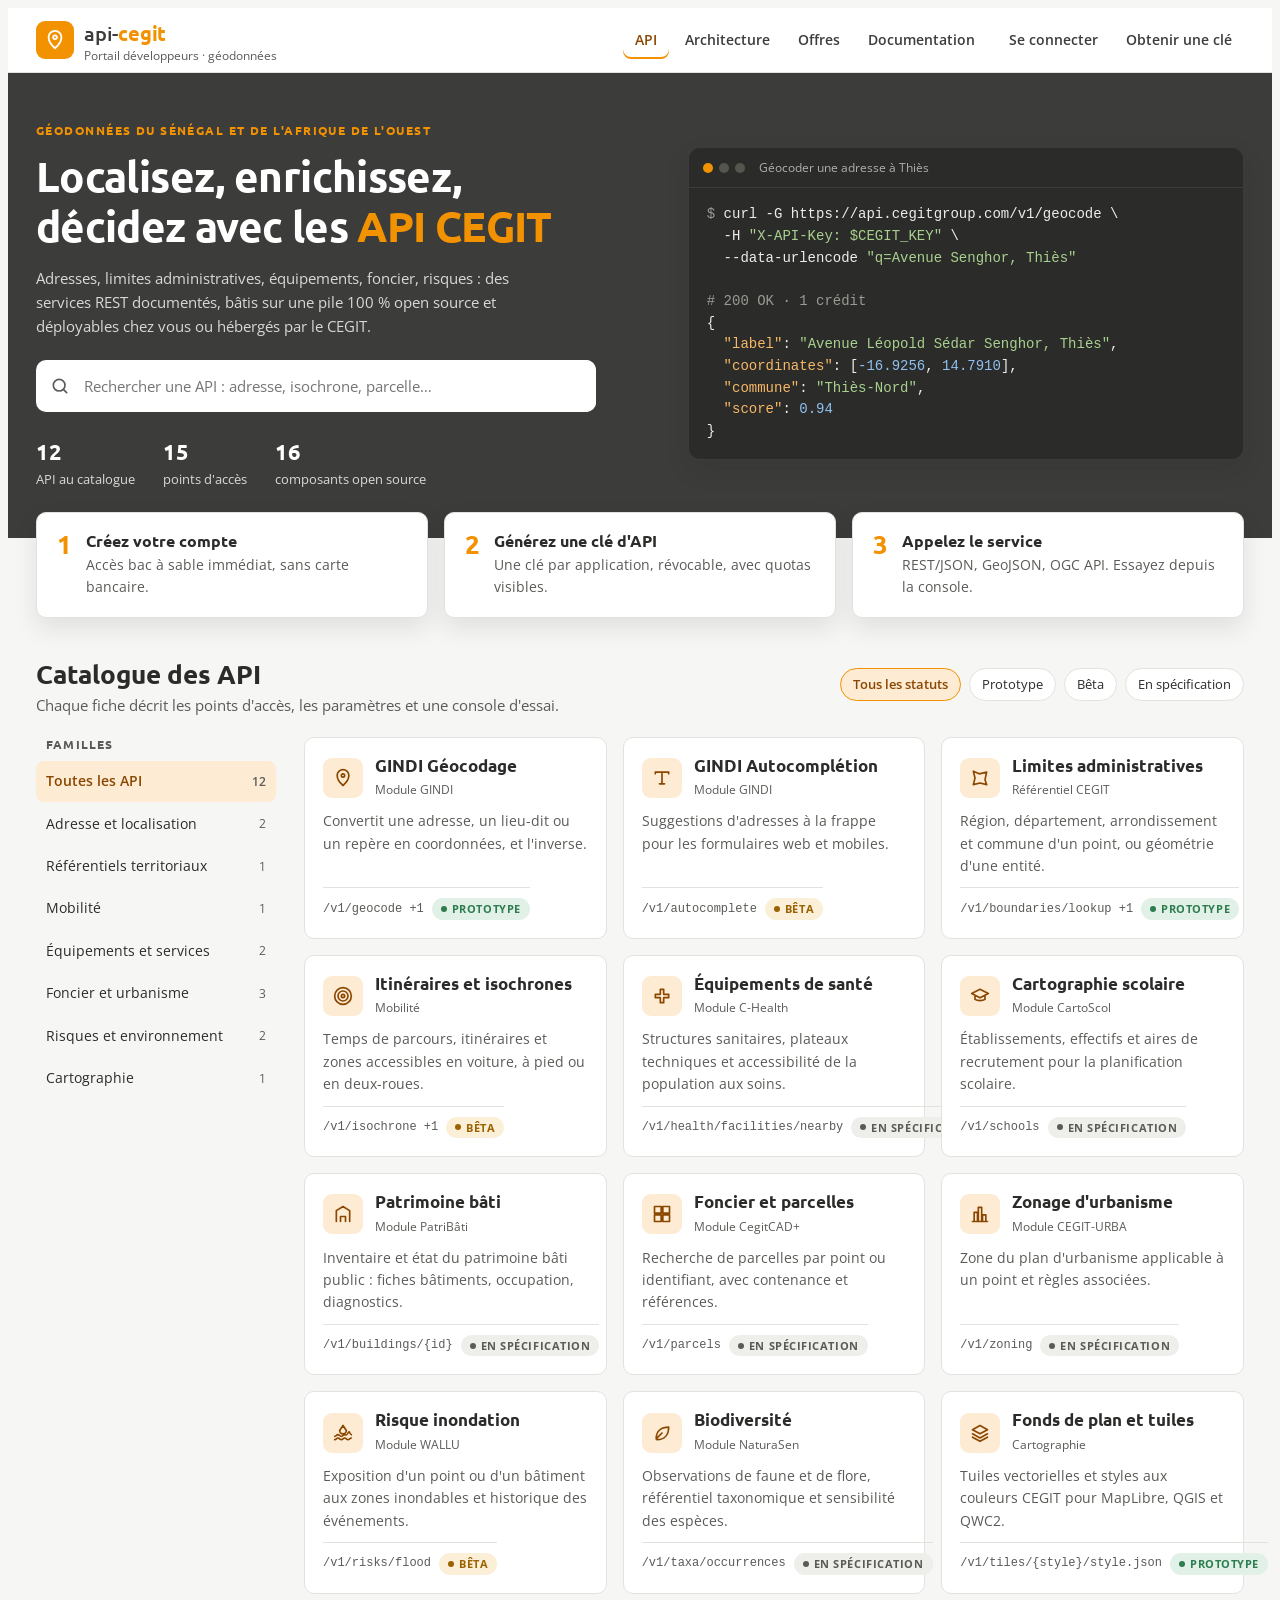
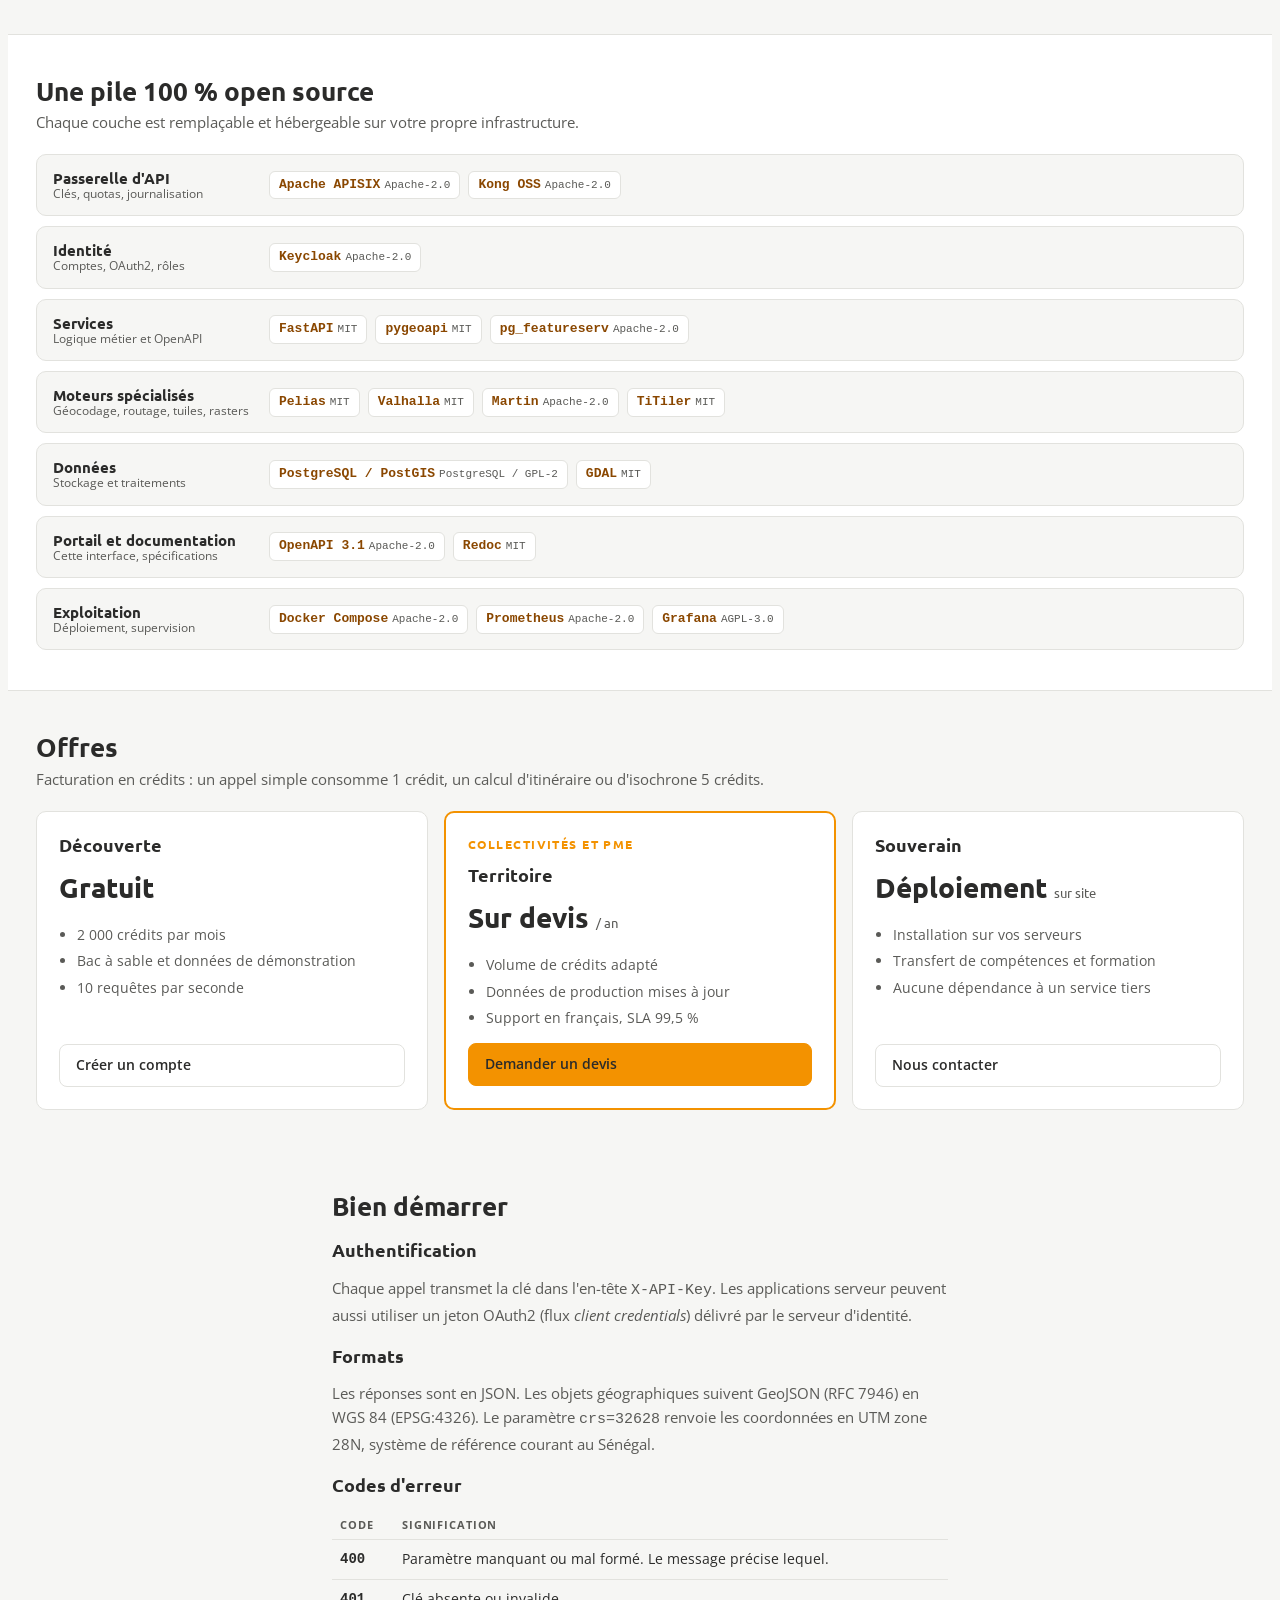
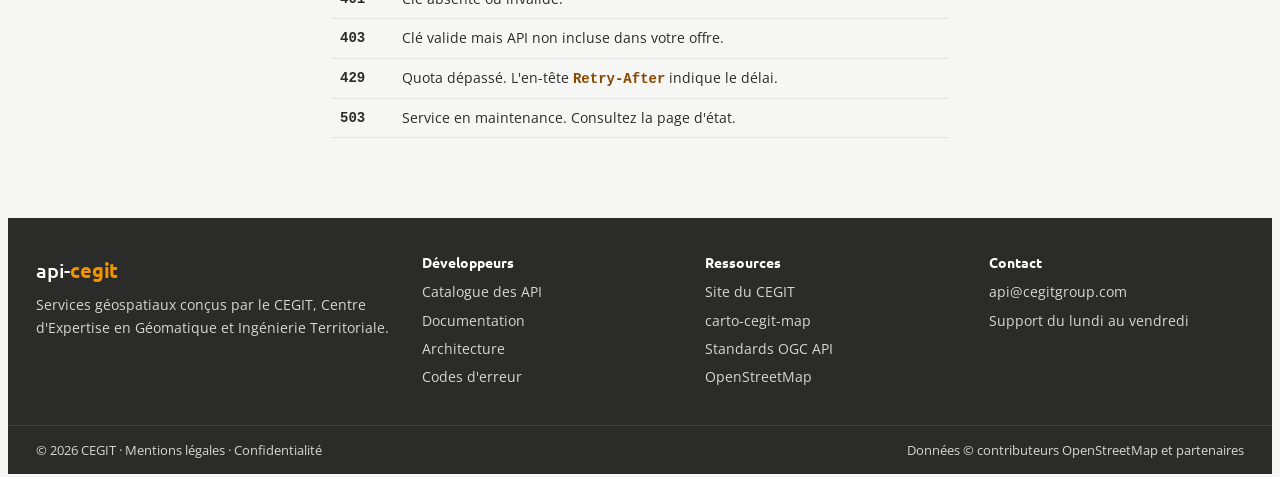
==== portal/index.html @ 3728c0ed "Version initiale du portail et de la documentation Co-Authored-By: Claude Opus 5.5 <noreply@anthropi" ====
<!doctype html>
<html lang="fr">
<head>
<meta charset="utf-8">
<meta name="viewport" content="width=device-width, initial-scale=1, viewport-fit=cover">
<title>Portail API CEGIT</title>
<meta name="claude:viewport-fit-sides" content="cover">
<meta name="description" content="Portail développeurs des API géospatiales du CEGIT : catalogue, documentation, console d'essai.">
<link rel="preconnect" href="https://fonts.googleapis.com">
<link rel="stylesheet" href="https://fonts.googleapis.com/css2?family=Ubuntu:wght@400;500;700&family=Ubuntu+Mono:wght@400;700&family=Open+Sans:wght@400;600;700&display=swap">
<style>
/* Layout : bandeau de marque blanc (comme carto-cegit-map), introduction anthracite avec recherche + appel type,
   catalogue = colonne de familles + grille de fiches API ; fiche API = endpoints à gauche, console d'essai à droite. */
:root{
  /* Charte CEGIT : orange #F39200, anthracite #3C3C3B, Ubuntu / Open Sans (reprise de carto-cegit-map) */
  --bg:#F6F6F4; --surface:#FFFFFF; --soft:#EEEEEB; --line:#E2E2DE;
  --fg:#2B2B2A; --muted:#5A5A57;
  --brand:#3C3C3B; --brand-deep:#2B2B2A; --on-brand:#FFFFFF; --on-brand-muted:#D9D9D6;
  --accent:#F39200; --accent-strong:#D46F00; --accent-soft:#FDEBD3; --accent-ink:#8A4700;
  --head-bg:#FFFFFF; --head-fg:#3C3C3B;
  --code-bg:#2B2B2A; --code-fg:#EDEDEA; --code-key:#F7B866; --code-str:#A9D18E; --code-num:#8FC1F0; --code-dim:#9A9A94;
  --get:#2E7D4F; --get-soft:#E1F1E7; --post:#2563A8; --post-soft:#E1ECF8;
  --ok:#2E7D4F; --warn:#9A6200; --warn-soft:#FBEFD8; --plan:#5A5A57; --plan-soft:#EEEEEB;
  --footer:#2B2B2A; --footer-fg:#D6D6D2;
  --shadow:0 10px 24px rgba(30,30,30,.10);
  --f-display:"Ubuntu",system-ui,sans-serif; --f-body:"Open Sans",system-ui,sans-serif; --f-mono:"Ubuntu Mono",ui-monospace,Consolas,monospace;
  --r:10px;
}
@media (prefers-color-scheme: dark){:root:not([data-theme="light"]){
  --bg:#161615; --surface:#1F1F1E; --soft:#2A2A28; --line:#353533;
  --fg:#EDEDEA; --muted:#B0B0AB;
  --brand:#2A2A28; --brand-deep:#121211; --on-brand:#FFFFFF; --on-brand-muted:#C9C9C5;
  --accent:#F39200; --accent-strong:#F5A33A; --accent-soft:#3A2A18; --accent-ink:#F7B866;
  --head-bg:#1F1F1E; --head-fg:#EDEDEA;
  --code-bg:#121211; --code-fg:#EDEDEA; --code-key:#F7B866; --code-str:#A9D18E; --code-num:#8FC1F0; --code-dim:#8A8A84;
  --get:#7BC79A; --get-soft:#1E3326; --post:#8FC1F0; --post-soft:#1C2C3F;
  --ok:#7BC79A; --warn:#F7B866; --warn-soft:#3A2A18; --plan:#B0B0AB; --plan-soft:#2A2A28;
  --footer:#0F0F0E; --footer-fg:#C9C9C5; --shadow:0 10px 24px rgba(0,0,0,.45); color-scheme:dark}}
:root[data-theme="dark"]{
  --bg:#161615; --surface:#1F1F1E; --soft:#2A2A28; --line:#353533;
  --fg:#EDEDEA; --muted:#B0B0AB;
  --brand:#2A2A28; --brand-deep:#121211; --on-brand:#FFFFFF; --on-brand-muted:#C9C9C5;
  --accent:#F39200; --accent-strong:#F5A33A; --accent-soft:#3A2A18; --accent-ink:#F7B866;
  --head-bg:#1F1F1E; --head-fg:#EDEDEA;
  --code-bg:#121211; --code-fg:#EDEDEA; --code-key:#F7B866; --code-str:#A9D18E; --code-num:#8FC1F0; --code-dim:#8A8A84;
  --get:#7BC79A; --get-soft:#1E3326; --post:#8FC1F0; --post-soft:#1C2C3F;
  --ok:#7BC79A; --warn:#F7B866; --warn-soft:#3A2A18; --plan:#B0B0AB; --plan-soft:#2A2A28;
  --footer:#0F0F0E; --footer-fg:#C9C9C5; --shadow:0 10px 24px rgba(0,0,0,.45); color-scheme:dark}

*{box-sizing:border-box}
body{background:var(--bg);color:var(--fg);font:15px/1.6 var(--f-body)}
a{color:var(--accent-ink)}
h1,h2,h3,h4{font-family:var(--f-display);text-wrap:balance;margin:0;line-height:1.2}
code,pre,.mono{font-family:var(--f-mono)}
button{font:inherit;cursor:pointer}
:focus-visible{outline:3px solid var(--accent);outline-offset:2px}
.wrap{max-width:1240px;margin:0 auto;padding-left:max(16px,env(safe-area-inset-left,0px));padding-right:max(16px,env(safe-area-inset-right,0px))}
.ico{fill:none;stroke:currentColor;stroke-width:2;stroke-linecap:round;stroke-linejoin:round;flex:none}

/* En-tête */
.top{position:sticky;top:env(safe-area-inset-top,0px);z-index:20;background:var(--head-bg);color:var(--head-fg);border-bottom:1px solid var(--line)}
.top .wrap{display:flex;align-items:center;gap:20px;min-height:64px;flex-wrap:wrap;padding-block:8px}
.brand{display:flex;align-items:center;gap:10px;text-decoration:none;color:inherit}
.brand-mark{width:38px;height:38px;border-radius:9px;background:var(--accent);color:#FFFFFF;display:grid;place-items:center}
.brand-name{font-family:var(--f-display);font-size:20px;font-weight:500;letter-spacing:-.01em}
.brand-name b{color:var(--accent);font-weight:700}
.brand-sub{display:block;font-size:12px;color:var(--muted);line-height:1.1}
.nav{display:flex;align-items:center;gap:4px;margin-left:auto;flex-wrap:wrap}
.nav button{background:none;border:0;color:inherit;padding:8px 12px;border-radius:8px;font-weight:600;font-size:14px}
.nav button:hover{background:var(--soft)}
.nav button[aria-current="page"]{color:var(--accent-ink);box-shadow:inset 0 -2px 0 var(--accent)}
.btn{display:inline-flex;align-items:center;gap:8px;border-radius:8px;padding:9px 16px;font-weight:600;font-size:14px;border:1px solid transparent;text-decoration:none}
.btn-primary{background:var(--accent);color:#2B2B2A;border-color:var(--accent)}
.btn-primary:hover{background:var(--accent-strong);border-color:var(--accent-strong)}
.btn-ghost{background:transparent;color:inherit;border-color:var(--line)}
.btn-ghost:hover{border-color:var(--accent)}

/* Introduction */
.intro{background:var(--brand);color:var(--on-brand)}
.intro .wrap{display:grid;grid-template-columns:minmax(0,1.1fr) minmax(0,1fr);gap:40px;padding-block:44px 48px;align-items:center}
.eyebrow{font-family:var(--f-display);font-size:12px;text-transform:uppercase;letter-spacing:.12em;color:var(--accent);font-weight:700}
.intro h1{font-size:clamp(28px,4vw,42px);font-weight:700;margin:10px 0 14px;letter-spacing:-.015em}
.intro h1 em{font-style:normal;color:var(--accent)}
.intro p{color:var(--on-brand-muted);max-width:56ch;margin:0 0 22px}
.search{display:flex;background:#FFFFFF;border-radius:10px;overflow:hidden;max-width:560px}
.search svg{margin:0 4px 0 14px;align-self:center;color:#5A5A57}
.search input{flex:1;min-width:0;border:0;padding:14px 10px;font:inherit;color:#2B2B2A;background:#FFFFFF}
.search input:focus{outline:none}
.search:focus-within{outline:3px solid var(--accent)}
.intro-stats{display:flex;gap:28px;margin-top:22px;flex-wrap:wrap;font-size:13px;color:var(--on-brand-muted)}
.intro-stats b{display:block;font-family:var(--f-display);font-size:22px;color:var(--on-brand)}
.term{background:var(--brand-deep);border-radius:12px;border:1px solid rgba(255,255,255,.08);box-shadow:var(--shadow);min-width:0}
.term-bar{display:flex;align-items:center;gap:6px;padding:10px 14px;border-bottom:1px solid rgba(255,255,255,.08);font-size:12px;color:#B0B0AB}
.term-bar i{width:10px;height:10px;border-radius:50%;background:#55554F;display:inline-block}
.term-bar i:first-child{background:var(--accent)}
.term-bar span{margin-left:8px}
.term pre{margin:0;padding:16px 18px;overflow-x:auto;font-size:14px;line-height:1.55;color:#EDEDEA}

/* Bandeau démarrage */
.steps{display:grid;grid-template-columns:repeat(3,minmax(0,1fr));gap:16px;margin:-26px 0 0;position:relative}
.step{background:var(--surface);border:1px solid var(--line);border-radius:var(--r);padding:18px 20px;box-shadow:var(--shadow);display:flex;gap:14px}
.step-n{font-family:var(--f-display);font-weight:700;color:var(--accent);font-size:26px;line-height:1}
.step h3{font-size:16px;margin-bottom:4px}
.step p{margin:0;font-size:14px;color:var(--muted)}

/* Catalogue */
.section{padding-block:40px}
.sec-head{display:flex;align-items:end;justify-content:space-between;gap:16px;flex-wrap:wrap;margin-bottom:20px}
.sec-head h2{font-size:26px}
.sec-head p{margin:4px 0 0;color:var(--muted)}
.catalog{display:grid;grid-template-columns:240px minmax(0,1fr);gap:28px;align-items:start}
.fams{position:sticky;top:calc(env(safe-area-inset-top,0px) + 84px);display:flex;flex-direction:column;gap:2px}
.fams h3{font-size:12px;text-transform:uppercase;letter-spacing:.1em;color:var(--muted);margin:0 0 8px 10px}
.fam{display:flex;justify-content:space-between;align-items:center;gap:8px;text-align:left;background:none;border:0;color:var(--fg);padding:9px 10px;border-radius:8px;font-size:14px}
.fam:hover{background:var(--soft)}
.fam[aria-pressed="true"]{background:var(--accent-soft);color:var(--accent-ink);font-weight:600}
.fam small{font-variant-numeric:tabular-nums;color:var(--muted);font-size:12px}
.filters{display:flex;gap:8px;flex-wrap:wrap;margin-bottom:16px}
.chip{border:1px solid var(--line);background:var(--surface);color:var(--fg);border-radius:999px;padding:5px 12px;font-size:13px}
.chip[aria-pressed="true"]{border-color:var(--accent);background:var(--accent-soft);color:var(--accent-ink);font-weight:600}
.grid{display:grid;grid-template-columns:repeat(auto-fill,minmax(270px,1fr));gap:16px}
.card{background:var(--surface);border:1px solid var(--line);border-radius:var(--r);padding:18px;display:flex;flex-direction:column;gap:10px;text-align:left;color:inherit;transition:border-color .15s,transform .15s}
.card:hover{border-color:var(--accent);transform:translateY(-2px)}
.card-top{display:flex;align-items:center;gap:12px}
.card-ico{width:40px;height:40px;border-radius:9px;background:var(--accent-soft);color:var(--accent-ink);display:grid;place-items:center}
.card h3{font-size:17px}
.card .mod{font-size:12px;color:var(--muted)}
.card p{margin:0;font-size:14px;color:var(--muted);flex:1}
.card-foot{display:flex;justify-content:space-between;align-items:center;gap:8px;border-top:1px solid var(--line);padding-top:10px;font-size:12px}
.card-foot code{color:var(--muted);overflow:hidden;text-overflow:ellipsis;white-space:nowrap;min-width:0}
.pill{display:inline-flex;align-items:center;gap:5px;border-radius:999px;padding:2px 9px;font-size:11px;font-weight:700;text-transform:uppercase;letter-spacing:.05em;white-space:nowrap}
.pill::before{content:"";width:6px;height:6px;border-radius:50%;background:currentColor}
.st-beta{background:var(--warn-soft);color:var(--warn)}
.st-spec{background:var(--plan-soft);color:var(--plan)}
.st-proto{background:var(--get-soft);color:var(--ok)}
.empty{padding:30px;border:1px dashed var(--line);border-radius:var(--r);color:var(--muted);text-align:center}

/* Stack */
.stack{background:var(--surface);border-top:1px solid var(--line);border-bottom:1px solid var(--line)}
.layers{display:grid;gap:10px}
.layer{display:grid;grid-template-columns:200px minmax(0,1fr);gap:16px;align-items:center;padding:14px 16px;border:1px solid var(--line);border-radius:var(--r);background:var(--bg)}
.layer h4{font-size:15px}
.layer h4 small{display:block;font-family:var(--f-body);font-weight:400;color:var(--muted);font-size:12px}
.tools{display:flex;gap:8px;flex-wrap:wrap}
.tool{font-family:var(--f-mono);font-size:13px;background:var(--surface);border:1px solid var(--line);border-radius:6px;padding:3px 9px}
.tool b{color:var(--accent-ink);font-weight:700}
.licence{font-size:11px;color:var(--muted);margin-left:4px}

/* Offres */
.plans{display:grid;grid-template-columns:repeat(3,minmax(0,1fr));gap:16px}
.plan{background:var(--surface);border:1px solid var(--line);border-radius:var(--r);padding:22px;display:flex;flex-direction:column;gap:10px}
.plan.feat{border:2px solid var(--accent)}
.plan h3{font-size:18px}
.plan .price{font-family:var(--f-display);font-size:28px;font-weight:700}
.plan .price small{font-size:13px;font-weight:400;color:var(--muted)}
.plan ul{margin:0;padding-left:18px;color:var(--muted);font-size:14px;flex:1}
.plan li{margin:4px 0}

/* Fiche API */
.crumb{display:flex;align-items:center;gap:8px;font-size:13px;color:var(--muted);margin-bottom:14px;flex-wrap:wrap}
.crumb button{background:none;border:0;padding:0;color:var(--accent-ink);font-weight:600}
.api-head{display:flex;gap:18px;align-items:flex-start;flex-wrap:wrap;margin-bottom:22px}
.api-head .card-ico{width:56px;height:56px;border-radius:12px}
.api-head h1{font-size:30px}
.api-head p{margin:6px 0 0;color:var(--muted);max-width:70ch}
.meta{display:flex;gap:8px;flex-wrap:wrap;margin-top:10px;align-items:center}
.tabs{display:flex;gap:4px;border-bottom:1px solid var(--line);margin-bottom:22px;overflow-x:auto}
.tabs button{background:none;border:0;padding:10px 14px;color:var(--muted);font-weight:600;white-space:nowrap;border-bottom:2px solid transparent;margin-bottom:-1px}
.tabs button[aria-selected="true"]{color:var(--fg);border-bottom-color:var(--accent)}
.api-body{display:grid;grid-template-columns:260px minmax(0,1fr);gap:24px;align-items:start}
.eps{display:flex;flex-direction:column;gap:4px}
.ep{display:flex;align-items:center;gap:8px;background:none;border:1px solid transparent;border-radius:8px;padding:8px 10px;text-align:left;color:var(--fg);font-size:13px;min-width:0}
.ep:hover{background:var(--soft)}
.ep[aria-pressed="true"]{background:var(--surface);border-color:var(--line);box-shadow:var(--shadow)}
.ep code{overflow:hidden;text-overflow:ellipsis;white-space:nowrap;min-width:0}
.m{font-family:var(--f-mono);font-size:11px;font-weight:700;border-radius:4px;padding:1px 6px;flex:none}
.m-GET{background:var(--get-soft);color:var(--get)}
.m-POST{background:var(--post-soft);color:var(--post)}
.panel{display:grid;grid-template-columns:minmax(0,1fr) minmax(0,1fr);gap:20px}
.box{background:var(--surface);border:1px solid var(--line);border-radius:var(--r);padding:20px;min-width:0}
.box h3{font-size:18px;margin-bottom:6px}
.url{display:flex;gap:8px;align-items:center;font-family:var(--f-mono);font-size:14px;background:var(--soft);border-radius:8px;padding:8px 10px;overflow-x:auto;white-space:nowrap}
.tbl-wrap{overflow-x:auto;margin-top:14px}
table{border-collapse:collapse;width:100%;font-size:14px}
th{text-align:left;font-size:11px;text-transform:uppercase;letter-spacing:.08em;color:var(--muted);padding:6px 8px;border-bottom:1px solid var(--line)}
td{padding:8px;border-bottom:1px solid var(--line);vertical-align:top}
td code{font-size:14px;color:var(--accent-ink);font-weight:700}
td .req{font-size:11px;color:var(--warn);font-weight:700;margin-left:4px}
.field{display:flex;flex-direction:column;gap:4px;margin-bottom:10px}
.field label{font-size:12px;font-weight:600;color:var(--muted)}
.field input,.field select{font:14px var(--f-mono);padding:8px 10px;border:1px solid var(--line);border-radius:8px;background:var(--bg);color:var(--fg);width:100%}
.code-tabs{display:flex;gap:4px;margin:14px 0 0}
.code-tabs button{background:var(--soft);border:0;border-radius:6px 6px 0 0;padding:6px 12px;font-size:13px;color:var(--muted)}
.code-tabs button[aria-selected="true"]{background:var(--code-bg);color:var(--code-fg)}
.code{position:relative;background:var(--code-bg);color:var(--code-fg);border-radius:0 8px 8px 8px;min-width:0}
.code pre{margin:0;padding:14px 16px;overflow:auto;max-height:340px;font-size:13.5px;line-height:1.5}
.code .copy{position:absolute;top:8px;right:8px;background:rgba(255,255,255,.08);color:var(--code-fg);border:0;border-radius:6px;padding:4px 9px;font-size:12px}
.k{color:var(--code-key)} .s{color:var(--code-str)} .n{color:var(--code-num)} .d{color:var(--code-dim)}
.resp-head{display:flex;justify-content:space-between;align-items:center;gap:8px;margin:14px 0 6px;font-size:13px;flex-wrap:wrap}
.status{font-family:var(--f-mono);font-weight:700;color:var(--ok)}
.sim{font-size:12px;color:var(--muted)}
.doc{max-width:72ch}
.doc h3{font-size:18px;margin:18px 0 6px}
.doc p,.doc li{color:var(--muted)}
.errs td:first-child{font-family:var(--f-mono);font-weight:700}

/* Pied de page */
.foot{background:var(--footer);color:var(--footer-fg);margin-top:40px}
.foot .wrap{display:grid;grid-template-columns:1.4fr 1fr 1fr 1fr;gap:28px;padding-block:36px}
.foot h2{font-size:14px;color:#FFFFFF;margin-bottom:10px}
.foot ul{list-style:none;margin:0;padding:0;font-size:14px;display:grid;gap:6px}
.foot a{color:var(--footer-fg);text-decoration:none}
.foot a:hover{color:var(--accent)}
.foot p{font-size:14px;margin:8px 0 0}
.foot-bottom{border-top:1px solid rgba(255,255,255,.1)}
.foot-bottom .wrap{display:flex;justify-content:space-between;gap:12px;flex-wrap:wrap;padding-block:14px;font-size:13px}

.toast{position:fixed;left:50%;bottom:calc(20px + env(safe-area-inset-bottom,0px));transform:translateX(-50%);background:var(--brand-deep);color:#FFFFFF;padding:10px 16px;border-radius:8px;font-size:14px;box-shadow:var(--shadow);z-index:50}

@media (max-width:960px){
  .intro .wrap{grid-template-columns:1fr}
  .catalog,.api-body{grid-template-columns:1fr}
  .fams{position:static;flex-direction:row;flex-wrap:wrap}
  .fams h3{display:none}
  .fam{border:1px solid var(--line)}
  .eps{flex-direction:row;overflow-x:auto}
  .ep{flex:none}
  .panel{grid-template-columns:1fr}
  .plans,.steps{grid-template-columns:1fr}
  .foot .wrap{grid-template-columns:1fr 1fr}
  .layer{grid-template-columns:1fr}
}
@media (max-width:560px){ .foot .wrap{grid-template-columns:1fr} .nav{margin-left:0} }
@media (prefers-reduced-motion:reduce){ .card{transition:none} .card:hover{transform:none} }
</style>
</head>
<body>
<header class="top">
  <div class="wrap">
    <a class="brand" href="#catalogue" id="home">
      <span class="brand-mark"><svg viewBox="0 0 24 24" width="22" height="22" class="ico" aria-hidden="true"><path d="M12 21s7-6 7-12a7 7 0 0 0-14 0c0 6 7 12 7 12zM12 11a2 2 0 1 0 0-4 2 2 0 0 0 0 4z"/></svg></span>
      <span><span class="brand-name">api-<b>cegit</b></span><span class="brand-sub">Portail développeurs · géodonnées</span></span>
    </a>
    <nav class="nav" aria-label="Navigation principale">
      <button type="button" data-go="catalogue" aria-current="page">API</button>
      <button type="button" data-go="stack">Architecture</button>
      <button type="button" data-go="offres">Offres</button>
      <button type="button" data-go="aide">Documentation</button>
      <button type="button" class="btn btn-ghost" id="btn-login" style="margin-left:6px">Se connecter</button>
      <button type="button" class="btn btn-primary" id="btn-key">Obtenir une clé</button>
    </nav>
  </div>
</header>

<main id="view-home">
  <section class="intro">
    <div class="wrap">
      <div>
        <span class="eyebrow">Géodonnées du Sénégal et de l'Afrique de l'Ouest</span>
        <h1>Localisez, enrichissez, décidez avec les <em>API&nbsp;CEGIT</em></h1>
        <p>Adresses, limites administratives, équipements, foncier, risques : des services REST documentés, bâtis sur une pile 100&nbsp;% open source et déployables chez vous ou hébergés par le CEGIT.</p>
        <form class="search" id="search-form" role="search">
          <svg viewBox="0 0 24 24" width="20" height="20" class="ico" aria-hidden="true"><path d="M11 18a7 7 0 1 0 0-14 7 7 0 0 0 0 14zM20 20l-4-4"/></svg>
          <input id="q" type="search" placeholder="Rechercher une API : adresse, isochrone, parcelle…" aria-label="Rechercher une API">
        </form>
        <div class="intro-stats" id="stats"></div>
      </div>
      <div class="term" aria-label="Exemple d'appel">
        <div class="term-bar"><i></i><i></i><i></i><span>Géocoder une adresse à Thiès</span></div>
        <pre id="hero-code"></pre>
      </div>
    </div>
  </section>

  <div class="wrap">
    <div class="steps">
      <div class="step"><span class="step-n">1</span><div><h3>Créez votre compte</h3><p>Accès bac à sable immédiat, sans carte bancaire.</p></div></div>
      <div class="step"><span class="step-n">2</span><div><h3>Générez une clé d'API</h3><p>Une clé par application, révocable, avec quotas visibles.</p></div></div>
      <div class="step"><span class="step-n">3</span><div><h3>Appelez le service</h3><p>REST/JSON, GeoJSON, OGC API. Essayez depuis la console.</p></div></div>
    </div>
  </div>

  <section class="section" id="catalogue">
    <div class="wrap">
      <div class="sec-head">
        <div><h2>Catalogue des API</h2><p>Chaque fiche décrit les points d'accès, les paramètres et une console d'essai.</p></div>
        <div class="filters" id="status-filters" aria-label="Filtrer par statut"></div>
      </div>
      <div class="catalog">
        <aside class="fams" id="fams" aria-label="Familles d'API"></aside>
        <div><div class="grid" id="grid"></div></div>
      </div>
    </div>
  </section>

  <section class="section stack" id="stack">
    <div class="wrap">
      <div class="sec-head"><div><h2>Une pile 100&nbsp;% open source</h2><p>Chaque couche est remplaçable et hébergeable sur votre propre infrastructure.</p></div></div>
      <div class="layers" id="layers"></div>
    </div>
  </section>

  <section class="section" id="offres">
    <div class="wrap">
      <div class="sec-head"><div><h2>Offres</h2><p>Facturation en crédits : un appel simple consomme 1 crédit, un calcul d'itinéraire ou d'isochrone 5 crédits.</p></div></div>
      <div class="plans">
        <div class="plan"><h3>Découverte</h3><div class="price">Gratuit</div><ul><li>2 000 crédits par mois</li><li>Bac à sable et données de démonstration</li><li>10 requêtes par seconde</li></ul><button class="btn btn-ghost" type="button" data-key>Créer un compte</button></div>
        <div class="plan feat"><span class="eyebrow">Collectivités et PME</span><h3>Territoire</h3><div class="price">Sur devis <small>/ an</small></div><ul><li>Volume de crédits adapté</li><li>Données de production mises à jour</li><li>Support en français, SLA 99,5&nbsp;%</li></ul><button class="btn btn-primary" type="button" data-contact>Demander un devis</button></div>
        <div class="plan"><h3>Souverain</h3><div class="price">Déploiement <small>sur site</small></div><ul><li>Installation sur vos serveurs</li><li>Transfert de compétences et formation</li><li>Aucune dépendance à un service tiers</li></ul><button class="btn btn-ghost" type="button" data-contact>Nous contacter</button></div>
      </div>
    </div>
  </section>

  <section class="section" id="aide">
    <div class="wrap doc">
      <h2 style="font-size:26px">Bien démarrer</h2>
      <h3>Authentification</h3>
      <p>Chaque appel transmet la clé dans l'en-tête <code>X-API-Key</code>. Les applications serveur peuvent aussi utiliser un jeton OAuth2 (flux <i>client credentials</i>) délivré par le serveur d'identité.</p>
      <h3>Formats</h3>
      <p>Les réponses sont en JSON. Les objets géographiques suivent GeoJSON (RFC 7946) en WGS&nbsp;84 (EPSG:4326). Le paramètre <code>crs=32628</code> renvoie les coordonnées en UTM zone 28N, système de référence courant au Sénégal.</p>
      <h3>Codes d'erreur</h3>
      <div class="tbl-wrap"><table class="errs"><thead><tr><th>Code</th><th>Signification</th></tr></thead><tbody>
        <tr><td>400</td><td>Paramètre manquant ou mal formé. Le message précise lequel.</td></tr>
        <tr><td>401</td><td>Clé absente ou invalide.</td></tr>
        <tr><td>403</td><td>Clé valide mais API non incluse dans votre offre.</td></tr>
        <tr><td>429</td><td>Quota dépassé. L'en-tête <code>Retry-After</code> indique le délai.</td></tr>
        <tr><td>503</td><td>Service en maintenance. Consultez la page d'état.</td></tr>
      </tbody></table></div>
    </div>
  </section>
</main>

<main id="view-api" hidden>
  <div class="wrap section" id="api-root"></div>
</main>

<footer class="foot">
  <div class="wrap">
    <div>
      <span class="brand-name" style="color:#FFFFFF">api-<b>cegit</b></span>
      <p>Services géospatiaux conçus par le CEGIT, Centre d'Expertise en Géomatique et Ingénierie Territoriale.</p>
    </div>
    <nav aria-label="Développeurs"><h2>Développeurs</h2><ul><li><a href="#catalogue" data-go="catalogue">Catalogue des API</a></li><li><a href="#aide" data-go="aide">Documentation</a></li><li><a href="#stack" data-go="stack">Architecture</a></li><li><a href="#aide" data-go="aide">Codes d'erreur</a></li></ul></nav>
    <nav aria-label="Ressources"><h2>Ressources</h2><ul><li><a href="https://cegitgroup.com/fr" target="_blank" rel="noopener">Site du CEGIT</a></li><li><a href="https://eos866.github.io/carto-cegit-map/" target="_blank" rel="noopener">carto-cegit-map</a></li><li><a href="https://ogcapi.ogc.org/" target="_blank" rel="noopener">Standards OGC API</a></li><li><a href="https://www.openstreetmap.org" target="_blank" rel="noopener">OpenStreetMap</a></li></ul></nav>
    <div><h2>Contact</h2><ul><li>api@cegitgroup.com</li><li>Support du lundi au vendredi</li></ul></div>
  </div>
  <div class="foot-bottom"><div class="wrap"><span>© 2026 CEGIT · Mentions légales · Confidentialité</span><span>Données © contributeurs OpenStreetMap et partenaires</span></div></div>
</footer>

<div class="toast" id="toast" hidden></div>

<script>
const I = {
  pin:"M12 21s7-6 7-12a7 7 0 0 0-14 0c0 6 7 12 7 12zM12 11a2 2 0 1 0 0-4 2 2 0 0 0 0 4z",
  type:"M4 7V5h16v2M9 19h6M12 5v14",
  shape:"M4 4l7 3 9-2-2 9 2 6-8-2-8 2 2-8z",
  route:"M6 19a2 2 0 1 0 0-4 2 2 0 0 0 0 4zM18 9a2 2 0 1 0 0-4 2 2 0 0 0 0 4zM6 15V9a3 3 0 0 1 3-3h7M18 9v6a3 3 0 0 1-3 3H8",
  iso:"M12 12m-2 0a2 2 0 1 0 4 0a2 2 0 1 0-4 0M12 12m-6 0a6 6 0 1 0 12 0a6 6 0 1 0-12 0M12 12m-10 0a10 10 0 1 0 20 0a10 10 0 1 0-20 0",
  health:"M10 4h4v6h6v4h-6v6h-4v-6H4v-4h6z",
  school:"M2 9l10-5 10 5-10 5zM6 11v5c3 2 9 2 12 0v-5",
  build:"M4 21V8l8-5 8 5v13M9 21v-6h6v6",
  parcel:"M3 3h8v8H3zM13 3h8v8h-8zM3 13h8v8H3zM13 13h8v8h-8z",
  urba:"M3 21h18M5 21V10h4v11M10 21V4h4v17M15 21v-8h4v8",
  flood:"M2 16c2 0 2-2 4-2s2 2 4 2 2-2 4-2 2 2 4-2 2 2 4 2M2 20c2 0 2-2 4-2s2 2 4 2 2-2 4-2 2 2 4 2 2-2 4-2M12 3l4 6a4 4 0 1 1-8 0z",
  leaf:"M5 19c0-9 6-14 15-14 0 9-5 15-14 15M5 19l7-7",
  tiles:"M12 3l9 5-9 5-9-5zM3 13l9 5 9-5M3 17l9 5 9-5"
};
const svg=(d,s=20)=>`<svg viewBox="0 0 24 24" width="${s}" height="${s}" class="ico" aria-hidden="true"><path d="${d}"/></svg>`;
const STATUS={proto:["Prototype","st-proto"],beta:["Bêta","st-beta"],spec:["En spécification","st-spec"]};
const FAMS=["Adresse et localisation","Référentiels territoriaux","Mobilité","Équipements et services","Foncier et urbanisme","Risques et environnement","Cartographie"];

/* Catalogue proposé : à remplacer par les descriptions fonctionnelles de chaque API. */
const APIS=[
 {id:"gindi-geocodage",name:"GINDI Géocodage",mod:"Module GINDI",fam:0,ico:"pin",st:"proto",
  desc:"Convertit une adresse, un lieu-dit ou un repère en coordonnées, et l'inverse.",
  stack:["Pelias","PostGIS","FastAPI"],
  eps:[
   {m:"GET",p:"/v1/geocode",t:"Géocoder une adresse",d:"Renvoie les candidats classés par score de confiance.",
    q:[["q","texte","Adresse ou nom de lieu",true,"Avenue Léopold Sédar Senghor, Thiès"],["country","code ISO","Pays de recherche","","SN"],["limit","entier","Nombre de résultats (1 à 20)","","3"]],
    r:p=>({type:"FeatureCollection",query:p.q,features:[{type:"Feature",geometry:{type:"Point",coordinates:[-16.9256,14.7910]},properties:{label:"Avenue Léopold Sédar Senghor, Thiès",commune:"Thiès-Nord",departement:"Thiès",region:"Thiès",precision:"rue",score:0.94,gindi_code:"TH-N-0412"}}]})},
   {m:"GET",p:"/v1/reverse",t:"Géocodage inverse",d:"Renvoie l'adresse la plus proche d'un point.",
    q:[["lat","décimal","Latitude WGS 84",true,"14.7910"],["lon","décimal","Longitude WGS 84",true,"-16.9256"]],
    r:p=>({type:"Feature",geometry:{type:"Point",coordinates:[+p.lon,+p.lat]},properties:{label:"Avenue Léopold Sédar Senghor, Thiès",distance_m:18,commune:"Thiès-Nord",gindi_code:"TH-N-0412"}})}
  ]},
 {id:"gindi-autocompletion",name:"GINDI Autocomplétion",mod:"Module GINDI",fam:0,ico:"type",st:"beta",
  desc:"Suggestions d'adresses à la frappe pour les formulaires web et mobiles.",
  stack:["Pelias","Elasticsearch / OpenSearch"],
  eps:[{m:"GET",p:"/v1/autocomplete",t:"Suggérer des adresses",d:"Réponse en moins de 100 ms, pensée pour un appel à chaque frappe.",
    q:[["text","texte","Début de saisie",true,"Marché Mo"],["focus.lat","décimal","Point de priorité","","14.7910"],["focus.lon","décimal","","","-16.9256"]],
    r:p=>({query:p.text,suggestions:[{label:"Marché Moussanté, Thiès",type:"lieu",score:0.91},{label:"Rue du Marché Moussanté, Thiès",type:"rue",score:0.84},{label:"Marché Moderne, Mbour",type:"lieu",score:0.62}]})}]},
 {id:"limites-administratives",name:"Limites administratives",mod:"Référentiel CEGIT",fam:1,ico:"shape",st:"proto",
  desc:"Région, département, arrondissement et commune d'un point, ou géométrie d'une entité.",
  stack:["PostGIS","pygeoapi","OGC API Features"],
  eps:[
   {m:"GET",p:"/v1/boundaries/lookup",t:"Trouver les entités d'un point",d:"Intersection point dans polygone sur tous les niveaux administratifs.",
    q:[["lat","décimal","Latitude",true,"14.6928"],["lon","décimal","Longitude",true,"-17.4467"]],
    r:p=>({point:[+p.lon,+p.lat],region:{code:"01",nom:"Dakar"},departement:{code:"011",nom:"Dakar"},arrondissement:{nom:"Dakar-Plateau"},commune:{code:"01111",nom:"Dakar-Plateau"},millesime:"2024"})},
   {m:"GET",p:"/v1/boundaries/{niveau}/{code}",t:"Géométrie d'une entité",d:"Renvoie la géométrie simplifiée ou complète.",
    q:[["niveau","texte","region, departement, commune",true,"commune"],["code","texte","Code de l'entité",true,"01111"],["simplify","mètres","Tolérance de simplification","","50"]],
    r:p=>({type:"Feature",id:p.code,properties:{niveau:p.niveau,nom:"Dakar-Plateau",superficie_km2:5.4},geometry:{type:"MultiPolygon",coordinates:"[…]"}})}
  ]},
 {id:"itineraires-isochrones",name:"Itinéraires et isochrones",mod:"Mobilité",fam:2,ico:"iso",st:"beta",
  desc:"Temps de parcours, itinéraires et zones accessibles en voiture, à pied ou en deux-roues.",
  stack:["Valhalla","OSRM","OpenStreetMap"],
  eps:[
   {m:"GET",p:"/v1/isochrone",t:"Zone accessible en N minutes",d:"Polygones d'accessibilité depuis un point, pour plusieurs durées.",
    q:[["lat","décimal","Latitude",true,"14.7910"],["lon","décimal","Longitude",true,"-16.9256"],["minutes","liste","Durées séparées par des virgules",true,"10,20,30"],["mode","texte","auto, pedestrian, motorcycle","","auto"]],
    r:p=>({type:"FeatureCollection",features:String(p.minutes).split(",").map(m=>({type:"Feature",properties:{minutes:+m,mode:p.mode,population_estimee:Math.round(9000*m*m/10)},geometry:{type:"Polygon",coordinates:"[…]"}}))})},
   {m:"POST",p:"/v1/route",t:"Calculer un itinéraire",d:"Itinéraire entre deux points ou plus, avec instructions en français.",
    q:[["from","lat,lon","Départ",true,"14.6928,-17.4467"],["to","lat,lon","Arrivée",true,"14.7910,-16.9256"],["mode","texte","auto, pedestrian","","auto"]],
    r:p=>({distance_km:71.8,duree_min:68,mode:p.mode,etapes:[{instruction:"Prendre l'autoroute A1 vers Diamniadio",distance_km:32.1},{instruction:"Continuer sur la N2 vers Thiès",distance_km:37.4}],geometry:{type:"LineString",coordinates:"[…]"}})}
  ]},
 {id:"equipements-sante",name:"Équipements de santé",mod:"Module C-Health",fam:3,ico:"health",st:"spec",
  desc:"Structures sanitaires, plateaux techniques et accessibilité de la population aux soins.",
  stack:["PostGIS","pg_featureserv","Valhalla"],
  eps:[{m:"GET",p:"/v1/health/facilities/nearby",t:"Structures les plus proches",d:"Classées par temps d'accès réel, pas à vol d'oiseau.",
    q:[["lat","décimal","Latitude",true,"14.7910"],["lon","décimal","Longitude",true,"-16.9256"],["type","texte","hopital, centre, poste","","centre"],["limit","entier","","","3"]],
    r:p=>({results:[{nom:"Centre de santé (exemple A)",type:p.type,acces_min:6},{nom:"Centre de santé (exemple B)",type:p.type,acces_min:11}],note:"Données fictives de démonstration"})}]},
 {id:"cartographie-scolaire",name:"Cartographie scolaire",mod:"Module CartoScol",fam:3,ico:"school",st:"spec",
  desc:"Établissements, effectifs et aires de recrutement pour la planification scolaire.",
  stack:["PostGIS","pygeoapi"],
  eps:[{m:"GET",p:"/v1/schools",t:"Lister les établissements",d:"Filtrage par commune, cycle et statut.",
    q:[["commune","code","Code commune",true,"01111"],["cycle","texte","elementaire, moyen, secondaire","","secondaire"]],
    r:p=>({commune:p.commune,cycle:p.cycle,total:2,items:[{nom:"Lycée (exemple A)",effectif:1240,statut:"public"},{nom:"Lycée (exemple B)",effectif:860,statut:"privé"}],note:"Données fictives de démonstration"})}]},
 {id:"patrimoine-bati",name:"Patrimoine bâti",mod:"Module PatriBâti",fam:4,ico:"build",st:"spec",
  desc:"Inventaire et état du patrimoine bâti public : fiches bâtiments, occupation, diagnostics.",
  stack:["PostGIS","FastAPI","Keycloak"],
  eps:[{m:"GET",p:"/v1/buildings/{id}",t:"Fiche d'un bâtiment",d:"Accès restreint aux comptes habilités du gestionnaire.",
    q:[["id","texte","Identifiant du bâtiment",true,"BAT-DK-000127"]],
    r:p=>({id:p.id,usage:"bureaux administratifs",surface_m2:1840,etat:"moyen",dernier_diagnostic:"2025-11-04",note:"Données fictives de démonstration"})}]},
 {id:"foncier-parcelles",name:"Foncier et parcelles",mod:"Module CegitCAD+",fam:4,ico:"parcel",st:"spec",
  desc:"Recherche de parcelles par point ou identifiant, avec contenance et références.",
  stack:["PostGIS","pg_featureserv"],
  eps:[{m:"GET",p:"/v1/parcels",t:"Parcelle d'un point",d:"Renvoie la parcelle et ses voisines immédiates.",
    q:[["lat","décimal","Latitude",true,"14.7910"],["lon","décimal","Longitude",true,"-16.9256"]],
    r:p=>({parcelle:{reference:"TH-000-0000",contenance_m2:300},voisines:3,note:"Données fictives de démonstration"})}]},
 {id:"zonage-urbanisme",name:"Zonage d'urbanisme",mod:"Module CEGIT-URBA",fam:4,ico:"urba",st:"spec",
  desc:"Zone du plan d'urbanisme applicable à un point et règles associées.",
  stack:["PostGIS","pygeoapi"],
  eps:[{m:"GET",p:"/v1/zoning",t:"Zone applicable",d:"Pour l'instruction des autorisations d'urbanisme.",
    q:[["lat","décimal","Latitude",true,"14.7910"],["lon","décimal","Longitude",true,"-16.9256"]],
    r:p=>({document:"Plan d'urbanisme (exemple)",zone:"UA",libelle:"Zone urbaine dense",note:"Données fictives de démonstration"})}]},
 {id:"risque-inondation",name:"Risque inondation",mod:"Module WALLU",fam:5,ico:"flood",st:"beta",
  desc:"Exposition d'un point ou d'un bâtiment aux zones inondables et historique des événements.",
  stack:["PostGIS","TiTiler","GDAL"],
  eps:[{m:"GET",p:"/v1/risks/flood",t:"Exposition d'un point",d:"Niveau d'aléa, hauteur d'eau modélisée et événements recensés.",
    q:[["lat","décimal","Latitude",true,"14.7600"],["lon","décimal","Longitude",true,"-17.3900"]],
    r:p=>({point:[+p.lon,+p.lat],alea:"fort",hauteur_eau_m:0.8,evenements_recenses:3,source:"Modèle de démonstration",note:"Données fictives de démonstration"})}]},
 {id:"biodiversite",name:"Biodiversité",mod:"Module NaturaSen",fam:5,ico:"leaf",st:"spec",
  desc:"Observations de faune et de flore, référentiel taxonomique et sensibilité des espèces.",
  stack:["PostGIS","pygeoapi"],
  eps:[{m:"GET",p:"/v1/taxa/occurrences",t:"Observations dans une emprise",d:"Les espèces sensibles sont floutées à la maille.",
    q:[["bbox","4 décimaux","ouest,sud,est,nord",true,"-17.2,14.6,-16.8,14.9"],["taxon","texte","Nom scientifique","",""]],
    r:p=>({bbox:p.bbox,total:2,items:[{taxon:"Adansonia digitata",observations:42},{taxon:"Balearica pavonina",observations:5,floute:true}],note:"Données fictives de démonstration"})}]},
 {id:"fonds-de-plan",name:"Fonds de plan et tuiles",mod:"Cartographie",fam:6,ico:"tiles",st:"proto",
  desc:"Tuiles vectorielles et styles aux couleurs CEGIT pour MapLibre, QGIS et QWC2.",
  stack:["Martin","MapLibre","OpenMapTiles"],
  eps:[{m:"GET",p:"/v1/tiles/{style}/style.json",t:"Style de carte",d:"Style MapLibre prêt à l'emploi.",
    q:[["style","texte","cegit-clair, cegit-sombre",true,"cegit-clair"]],
    r:p=>({version:8,name:p.style,sources:{cegit:{type:"vector",tiles:["https://api.cegitgroup.com/v1/tiles/{z}/{x}/{y}.pbf"]}},layers:"[…]"})}]}
];
const LAYERS=[
 ["Passerelle d'API","Clés, quotas, journalisation",[["Apache APISIX","Apache-2.0"],["Kong OSS","Apache-2.0"]]],
 ["Identité","Comptes, OAuth2, rôles",[["Keycloak","Apache-2.0"]]],
 ["Services","Logique métier et OpenAPI",[["FastAPI","MIT"],["pygeoapi","MIT"],["pg_featureserv","Apache-2.0"]]],
 ["Moteurs spécialisés","Géocodage, routage, tuiles, rasters",[["Pelias","MIT"],["Valhalla","MIT"],["Martin","Apache-2.0"],["TiTiler","MIT"]]],
 ["Données","Stockage et traitements",[["PostgreSQL / PostGIS","PostgreSQL / GPL-2"],["GDAL","MIT"]]],
 ["Portail et documentation","Cette interface, spécifications",[["OpenAPI 3.1","Apache-2.0"],["Redoc","MIT"]]],
 ["Exploitation","Déploiement, supervision",[["Docker Compose","Apache-2.0"],["Prometheus","Apache-2.0"],["Grafana","AGPL-3.0"]]]
];

const BASE="https://api.cegitgroup.com";
const $=s=>document.querySelector(s);
const esc=s=>String(s).replace(/[&<>"]/g,c=>({"&":"&amp;","<":"&lt;",">":"&gt;",'"':"&quot;"}[c]));
let state={fam:-1,st:"all",q:""};

function toast(t){const el=$("#toast");el.textContent=t;el.hidden=false;clearTimeout(toast.t);toast.t=setTimeout(()=>el.hidden=true,2600)}
function hlJSON(o){
  return esc(JSON.stringify(o,null,2))
   .replace(/(&quot;[^&]*?&quot;)(\s*:)/g,'<span class="k">$1</span>$2')
   .replace(/:\s(&quot;.*?&quot;)/g,': <span class="s">$1</span>')
   .replace(/([\[,\s])(-?\d+\.?\d*)(?=[,\s\]\n])/g,'$1<span class="n">$2</span>');
}

/* Accueil */
$("#hero-code").innerHTML=`<span class="d">$</span> curl -G ${BASE}/v1/geocode \\
  -H <span class="s">"X-API-Key: $CEGIT_KEY"</span> \\
  --data-urlencode <span class="s">"q=Avenue Senghor, Thiès"</span>

<span class="d"># 200 OK · 1 crédit</span>
{
  <span class="k">"label"</span>: <span class="s">"Avenue Léopold Sédar Senghor, Thiès"</span>,
  <span class="k">"coordinates"</span>: [<span class="n">-16.9256</span>, <span class="n">14.7910</span>],
  <span class="k">"commune"</span>: <span class="s">"Thiès-Nord"</span>,
  <span class="k">"score"</span>: <span class="n">0.94</span>
}`;
$("#stats").innerHTML=`<div><b>${APIS.length}</b>API au catalogue</div><div><b>${APIS.reduce((a,x)=>a+x.eps.length,0)}</b>points d'accès</div><div><b>${new Set(APIS.flatMap(a=>a.stack)).size}</b>composants open source</div>`;

function renderFams(){
  const counts=FAMS.map((_,i)=>APIS.filter(a=>a.fam===i).length);
  $("#fams").innerHTML=`<h3>Familles</h3><button class="fam" type="button" data-fam="-1" aria-pressed="${state.fam===-1}">Toutes les API <small>${APIS.length}</small></button>`+
   FAMS.map((f,i)=>`<button class="fam" type="button" data-fam="${i}" aria-pressed="${state.fam===i}">${f} <small>${counts[i]}</small></button>`).join("");
}
function renderStatus(){
  const opts=[["all","Tous les statuts"],...Object.entries(STATUS).map(([k,v])=>[k,v[0]])];
  $("#status-filters").innerHTML=opts.map(([k,l])=>`<button class="chip" type="button" data-st="${k}" aria-pressed="${state.st===k}">${l}</button>`).join("");
}
function renderGrid(){
  const q=state.q.toLowerCase();
  const list=APIS.filter(a=>(state.fam<0||a.fam===state.fam)&&(state.st==="all"||a.st===state.st)&&
    (!q||[a.name,a.desc,a.mod,...a.eps.map(e=>e.p+" "+e.t)].join(" ").toLowerCase().includes(q)));
  $("#grid").innerHTML=list.length?list.map(a=>`<button class="card" type="button" data-api="${a.id}">
    <div class="card-top"><span class="card-ico">${svg(I[a.ico])}</span><div><h3>${a.name}</h3><span class="mod">${a.mod}</span></div></div>
    <p>${a.desc}</p>
    <div class="card-foot"><code>${a.eps[0].p}${a.eps.length>1?` +${a.eps.length-1}`:""}</code><span class="pill ${STATUS[a.st][1]}">${STATUS[a.st][0]}</span></div>
  </button>`).join(""):`<div class="empty">Aucune API ne correspond à « ${esc(state.q)} ». Essayez « adresse », « isochrone » ou « parcelle ».</div>`;
}
$("#layers").innerHTML=LAYERS.map(([n,s,t])=>`<div class="layer"><h4>${n}<small>${s}</small></h4><div class="tools">${t.map(([x,l])=>`<span class="tool"><b>${x}</b><span class="licence">${l}</span></span>`).join("")}</div></div>`).join("");

document.addEventListener("click",e=>{
  const b=e.target.closest("[data-fam],[data-st],[data-api],[data-go],[data-key],[data-contact],#btn-key,#btn-login,#home");
  if(!b)return;
  if(b.dataset.fam!==undefined){state.fam=+b.dataset.fam;renderFams();renderGrid()}
  else if(b.dataset.st){state.st=b.dataset.st;renderStatus();renderGrid()}
  else if(b.dataset.api){e.preventDefault();openApi(b.dataset.api)}
  else if(b.dataset.go){e.preventDefault();goHome(b.dataset.go)}
  else if(b.id==="home"){e.preventDefault();goHome("top")}
  else if(b.id==="btn-login"){toast("Connexion : branchement prévu sur Keycloak.")}
  else if(b.matches("#btn-key,[data-key]")){toast("Création de compte : formulaire relié à la passerelle d'API (à venir).")}
  else if(b.dataset.contact!==undefined){toast("Écrivez à api@cegitgroup.com")}
});
$("#q").addEventListener("input",e=>{state.q=e.target.value.trim();renderGrid()});
$("#search-form").addEventListener("submit",e=>{e.preventDefault();$("#catalogue").scrollIntoView({behavior:"smooth"})});

function goHome(anchor){
  $("#view-api").hidden=true;$("#view-home").hidden=false;
  document.querySelectorAll(".nav [data-go]").forEach(n=>n.setAttribute("aria-current",n.dataset.go===anchor?"page":"false"));
  if(anchor==="top")window.scrollTo(0,0);else document.getElementById(anchor)?.scrollIntoView();
  try{history.replaceState(null,"",anchor==="top"?"#catalogue":"#"+anchor)}catch(_){}
}

/* Fiche API */
let cur={api:null,ep:0,lang:"curl",tab:"ref"};
function openApi(id,silent){
  const a=APIS.find(x=>x.id===id); if(!a)return;
  cur={api:a,ep:0,lang:"curl",tab:"ref"};
  $("#view-home").hidden=true;$("#view-api").hidden=false;window.scrollTo(0,0);
  document.querySelectorAll(".nav [data-go]").forEach(n=>n.setAttribute("aria-current",n.dataset.go==="catalogue"?"page":"false"));
  if(!silent)try{history.replaceState(null,"","#"+id)}catch(_){}
  renderApi();
}
function params(){const o={};cur.api.eps[cur.ep].q.forEach(([k,,,,v],i)=>{const el=document.getElementById("p-"+i);o[k]=el?el.value:v});return o}
function buildUrl(ep,p){
  let path=ep.p.replace(/\{(\w+)\}/g,(_,k)=>encodeURIComponent(p[k]||k));
  const qs=ep.q.filter(([k])=>!ep.p.includes("{"+k+"}")&&p[k]!=="").map(([k])=>`${k}=${encodeURIComponent(p[k])}`).join("&");
  return {path,qs,full:BASE+path+(ep.m==="GET"&&qs?"?"+qs:"")};
}
function sample(ep,p,lang){
  const u=buildUrl(ep,p);
  const body=Object.fromEntries(ep.q.filter(([k])=>!ep.p.includes("{"+k+"}")&&p[k]!=="").map(([k])=>[k,p[k]]));
  const bodyStr=JSON.stringify(body);
  if(lang==="curl") return ep.m==="GET"
    ? `curl "${u.full}" \\\n  -H "X-API-Key: $CEGIT_KEY"`
    : `curl -X POST "${BASE}${u.path}" \\\n  -H "X-API-Key: $CEGIT_KEY" \\\n  -H "Content-Type: application/json" \\\n  -d '${bodyStr}'`;
  if(lang==="python") return `import os, requests\n\nr = requests.${ep.m.toLowerCase()}(\n    "${BASE}${u.path}",\n    headers={"X-API-Key": os.environ["CEGIT_KEY"]},\n    ${ep.m==="GET"?"params":"json"}=${JSON.stringify(body,null,0).replace(/":/g,'": ').replace(/,"/g,', "')},\n    timeout=10,\n)\nr.raise_for_status()\nprint(r.json())`;
  if(lang==="js") return `const res = await fetch(\n  "${ep.m==="GET"?u.full:BASE+u.path}",\n  {\n    method: "${ep.m}",\n    headers: { "X-API-Key": CEGIT_KEY${ep.m==="POST"?', "Content-Type": "application/json"':""} },${ep.m==="POST"?`\n    body: JSON.stringify(${bodyStr}),`:""}\n  }\n);\nconst data = await res.json();`;
  if(lang==="pyqgis") return `# Console Python de QGIS\nfrom qgis.core import QgsNetworkAccessManager\nfrom qgis.PyQt.QtNetwork import QNetworkRequest\nfrom qgis.PyQt.QtCore import QUrl\nimport json\n\nreq = QNetworkRequest(QUrl("${u.full}"))\nreq.setRawHeader(b"X-API-Key", CEGIT_KEY.encode())\nrep = QgsNetworkAccessManager.instance().blockingGet(req)\nprint(json.loads(bytes(rep.content())))`;
}
function renderApi(){
  const a=cur.api, ep=a.eps[cur.ep];
  $("#api-root").innerHTML=`
  <div class="crumb"><button type="button" data-go="catalogue">Catalogue</button><span>/</span><span>${FAMS[a.fam]}</span><span>/</span><span>${a.name}</span></div>
  <div class="api-head">
    <span class="card-ico">${svg(I[a.ico],28)}</span>
    <div style="flex:1;min-width:0"><h1>${a.name}</h1><p>${a.desc}</p>
      <div class="meta"><span class="pill ${STATUS[a.st][1]}">${STATUS[a.st][0]}</span><span class="mod">${a.mod}</span>${a.stack.map(s=>`<span class="tool">${s}</span>`).join("")}</div></div>
    <button class="btn btn-primary" type="button" data-key>Obtenir une clé</button>
  </div>
  <div class="tabs" role="tablist">
    ${[["ref","Référence et essai"],["guide","Présentation"],["spec","Spécification OpenAPI"]].map(([k,l])=>`<button role="tab" type="button" data-tab="${k}" aria-selected="${cur.tab===k}">${l}</button>`).join("")}
  </div>
  <div id="tab-body"></div>`;
  document.querySelectorAll("[data-tab]").forEach(t=>t.onclick=()=>{cur.tab=t.dataset.tab;renderApi()});
  const tb=$("#tab-body");
  if(cur.tab==="guide"){
    tb.innerHTML=`<div class="doc"><h3>À quoi sert cette API</h3><p>${a.desc}</p>
      <h3>Points d'accès</h3><ul>${a.eps.map(e=>`<li><code>${e.m} ${e.p}</code> : ${e.t}</li>`).join("")}</ul>
      <h3>Composants open source</h3><p>${a.stack.join(", ")}.</p>
      <h3>Description fonctionnelle</h3><p>Section à compléter à partir de la description du fonctionnement attendu : publics visés, sources de données, fréquence de mise à jour, règles d'accès.</p></div>`;
    return;
  }
  if(cur.tab==="spec"){
    const spec={openapi:"3.1.0",info:{title:a.name,version:"1.0.0"},servers:[{url:BASE}],
      components:{securitySchemes:{apiKey:{type:"apiKey",in:"header",name:"X-API-Key"}}},security:[{apiKey:[]}],
      paths:Object.fromEntries(a.eps.map(e=>[e.p,{[e.m.toLowerCase()]:{summary:e.t,description:e.d,
        parameters:e.q.map(([k,t,d,r])=>({name:k,in:e.p.includes("{"+k+"}")?"path":"query",required:!!r||e.p.includes("{"+k+"}"),description:d,schema:{type:/entier/.test(t)?"integer":/décimal/.test(t)?"number":"string"}})),
        responses:{"200":{description:"Succès"},"400":{description:"Paramètre invalide"},"401":{description:"Clé invalide"},"429":{description:"Quota dépassé"}}}}]))};
    tb.innerHTML=`<div class="code" style="border-radius:8px"><button class="copy" type="button" id="copy-spec">Copier</button><pre>${hlJSON(spec)}</pre></div>`;
    $("#copy-spec").onclick=()=>copy(JSON.stringify(spec,null,2));
    return;
  }
  tb.innerHTML=`<div class="api-body">
    <nav class="eps" aria-label="Points d'accès">${a.eps.map((e,i)=>`<button class="ep" type="button" data-ep="${i}" aria-pressed="${i===cur.ep}"><span class="m m-${e.m}">${e.m}</span><code>${e.p}</code></button>`).join("")}</nav>
    <div class="panel">
      <div class="box">
        <h3>${ep.t}</h3><p style="margin:0 0 12px;color:var(--muted)">${ep.d}</p>
        <div class="url"><span class="m m-${ep.m}">${ep.m}</span><span>${ep.p}</span></div>
        <div class="tbl-wrap"><table><thead><tr><th>Paramètre</th><th>Type</th><th>Description</th></tr></thead><tbody>
          ${ep.q.map(([k,t,d,r])=>`<tr><td><code>${k}</code>${r?'<span class="req">requis</span>':""}</td><td>${t}</td><td>${d||"—"}</td></tr>`).join("")}
        </tbody></table></div>
      </div>
      <div class="box">
        <h3>Essayer</h3>
        <form id="tryform">
          ${ep.q.map(([k,t,,,v],i)=>`<div class="field"><label for="p-${i}">${k}</label><input id="p-${i}" value="${esc(v)}" autocomplete="off"></div>`).join("")}
          <button class="btn btn-primary" type="submit">${svg("M5 12h14M13 6l6 6-6 6",16)} Envoyer la requête</button>
        </form>
        <div class="code-tabs" role="tablist">${[["curl","cURL"],["python","Python"],["js","JavaScript"],["pyqgis","PyQGIS"]].map(([k,l])=>`<button type="button" role="tab" data-lang="${k}" aria-selected="${cur.lang===k}">${l}</button>`).join("")}</div>
        <div class="code"><button class="copy" type="button" id="copy-code">Copier</button><pre id="code-out"></pre></div>
        <div class="resp-head"><span>Réponse <span class="status" id="resp-status"></span></span><span class="sim">Réponse simulée, données de démonstration</span></div>
        <div class="code" style="border-radius:8px"><pre id="resp-out"></pre></div>
      </div>
    </div></div>`;
  document.querySelectorAll("[data-ep]").forEach(b=>b.onclick=()=>{cur.ep=+b.dataset.ep;renderApi()});
  document.querySelectorAll("[data-lang]").forEach(b=>b.onclick=()=>{cur.lang=b.dataset.lang;document.querySelectorAll("[data-lang]").forEach(x=>x.setAttribute("aria-selected",x===b));updCode()});
  $("#tryform").addEventListener("input",updCode);
  $("#tryform").addEventListener("submit",e=>{e.preventDefault();run()});
  $("#copy-code").onclick=()=>copy(sample(ep,params(),cur.lang));
  updCode();run();
}
function updCode(){const ep=cur.api.eps[cur.ep];$("#code-out").textContent=sample(ep,params(),cur.lang)}
function run(){
  const ep=cur.api.eps[cur.ep],p=params();
  const miss=ep.q.filter(([k,,,r])=>r&&!p[k]).map(([k])=>k);
  if(miss.length){$("#resp-status").textContent="400 Bad Request";$("#resp-status").style.color="var(--warn)";
    $("#resp-out").innerHTML=hlJSON({error:"parametre_manquant",message:`Renseignez : ${miss.join(", ")}`});return}
  $("#resp-status").textContent=`200 OK · ${ep.p.includes("isochrone")||ep.p.includes("route")?5:1} crédit(s)`;$("#resp-status").style.color="";
  $("#resp-out").innerHTML=hlJSON(ep.r(p));
}
function copy(t){
  try{navigator.clipboard.writeText(t).then(()=>toast("Copié dans le presse-papiers."),()=>toast("Copie refusée : sélectionnez le texte manuellement."))}
  catch(_){toast("Copie refusée : sélectionnez le texte manuellement.")}
}

renderFams();renderStatus();renderGrid();
const h=location.hash.slice(1);
if(APIS.some(a=>a.id===h))openApi(h,true);else if(h&&document.getElementById(h))document.getElementById(h).scrollIntoView();
</script>
</body>
</html>
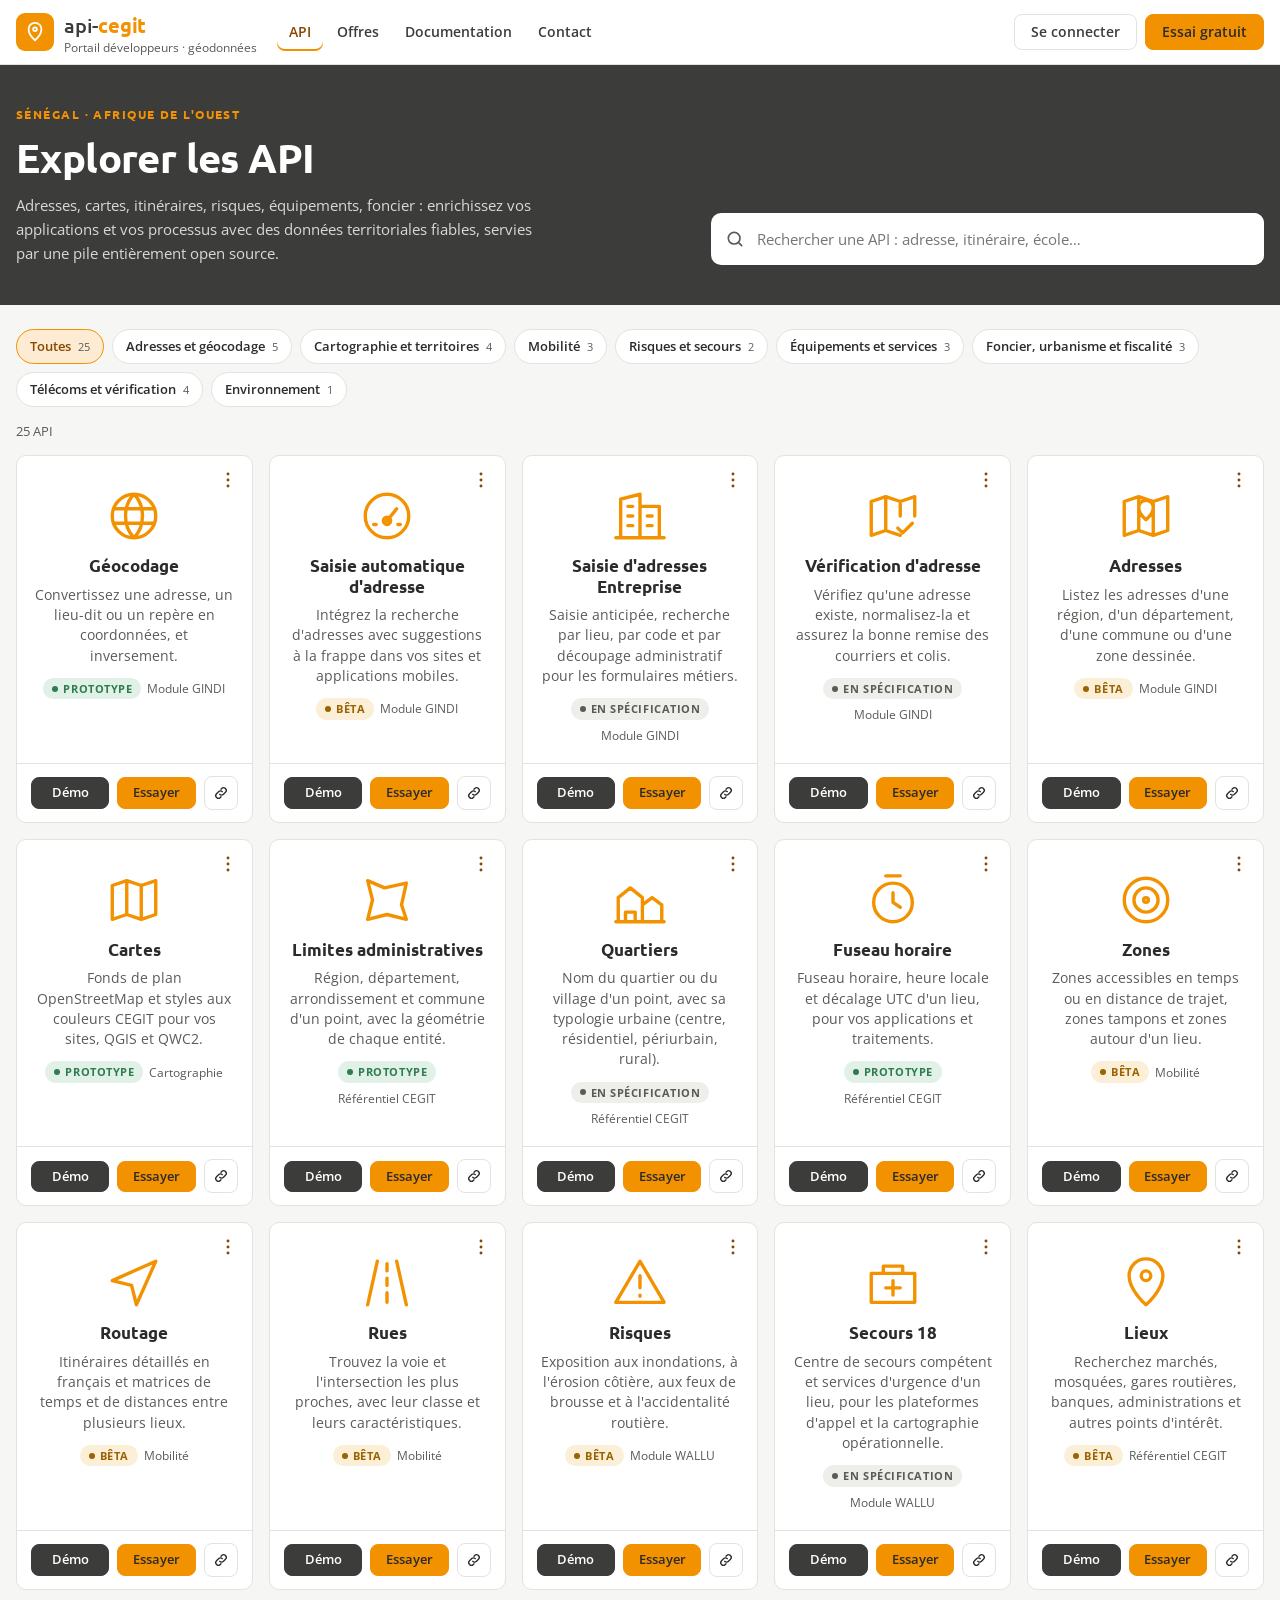
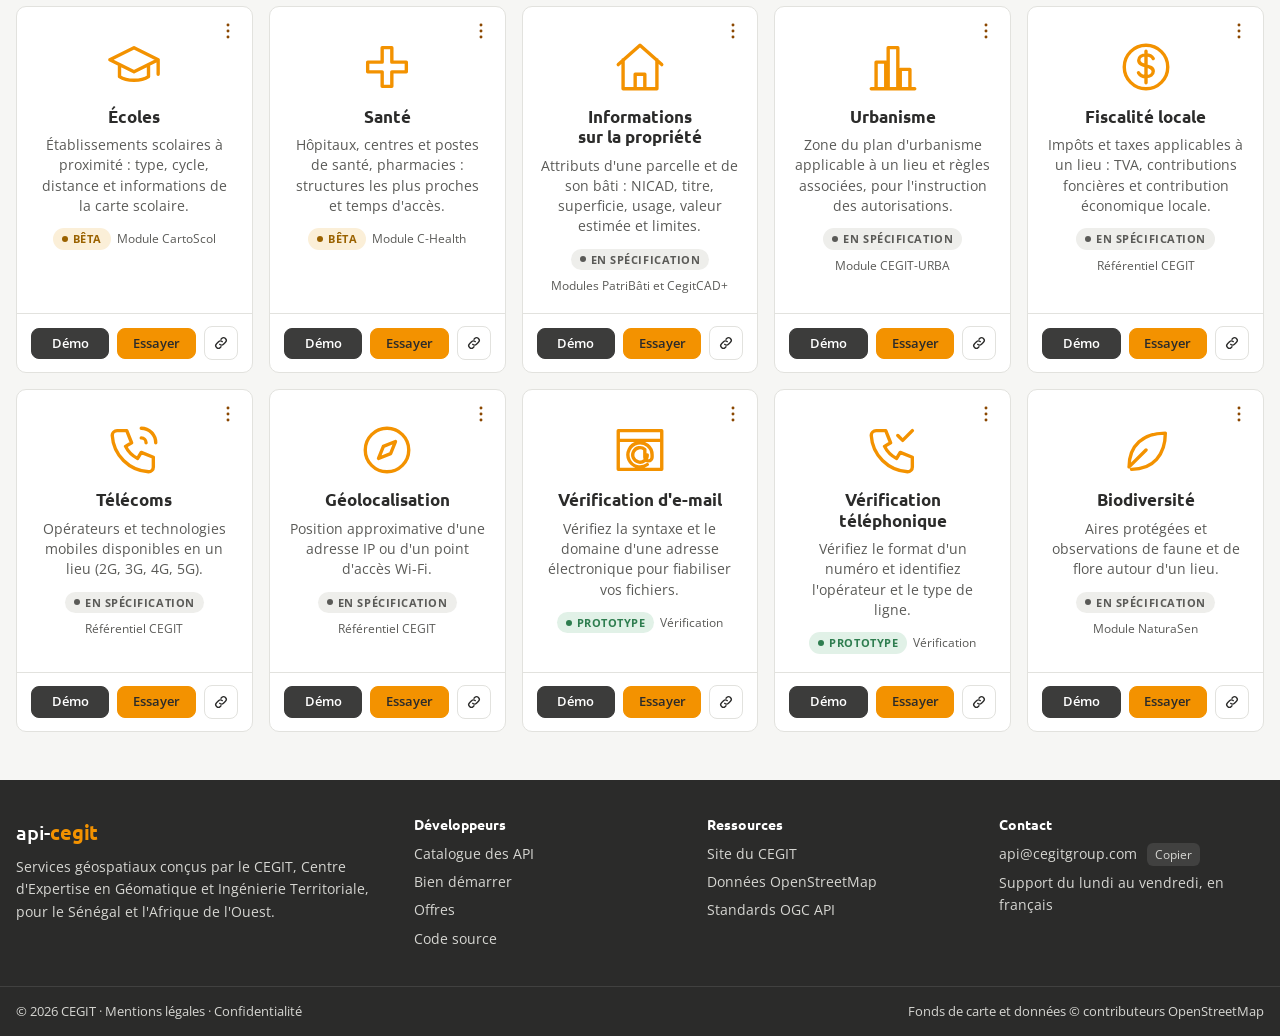
==== commit df03565d: "Portail 0.2 : 25 API, offres, connexion, démos cartographiques OSM - Catalogue étendu à 25 API adapt" ====
--- a/portal/index.html
+++ b/portal/index.html
@@ -4,647 +4,170 @@
 <meta charset="utf-8">
 <meta name="viewport" content="width=device-width, initial-scale=1, viewport-fit=cover">
 <title>Portail API CEGIT</title>
-<meta name="claude:viewport-fit-sides" content="cover">
-<meta name="description" content="Portail développeurs des API géospatiales du CEGIT : catalogue, documentation, console d'essai.">
+<meta name="description" content="Portail développeurs des API géospatiales du CEGIT pour le Sénégal et l'Afrique de l'Ouest : catalogue, démonstrations cartographiques, documentation.">
 <link rel="preconnect" href="https://fonts.googleapis.com">
 <link rel="stylesheet" href="https://fonts.googleapis.com/css2?family=Ubuntu:wght@400;500;700&family=Ubuntu+Mono:wght@400;700&family=Open+Sans:wght@400;600;700&display=swap">
-<style>
-/* Layout : bandeau de marque blanc (comme carto-cegit-map), introduction anthracite avec recherche + appel type,
-   catalogue = colonne de familles + grille de fiches API ; fiche API = endpoints à gauche, console d'essai à droite. */
-:root{
-  /* Charte CEGIT : orange #F39200, anthracite #3C3C3B, Ubuntu / Open Sans (reprise de carto-cegit-map) */
-  --bg:#F6F6F4; --surface:#FFFFFF; --soft:#EEEEEB; --line:#E2E2DE;
-  --fg:#2B2B2A; --muted:#5A5A57;
-  --brand:#3C3C3B; --brand-deep:#2B2B2A; --on-brand:#FFFFFF; --on-brand-muted:#D9D9D6;
-  --accent:#F39200; --accent-strong:#D46F00; --accent-soft:#FDEBD3; --accent-ink:#8A4700;
-  --head-bg:#FFFFFF; --head-fg:#3C3C3B;
-  --code-bg:#2B2B2A; --code-fg:#EDEDEA; --code-key:#F7B866; --code-str:#A9D18E; --code-num:#8FC1F0; --code-dim:#9A9A94;
-  --get:#2E7D4F; --get-soft:#E1F1E7; --post:#2563A8; --post-soft:#E1ECF8;
-  --ok:#2E7D4F; --warn:#9A6200; --warn-soft:#FBEFD8; --plan:#5A5A57; --plan-soft:#EEEEEB;
-  --footer:#2B2B2A; --footer-fg:#D6D6D2;
-  --shadow:0 10px 24px rgba(30,30,30,.10);
-  --f-display:"Ubuntu",system-ui,sans-serif; --f-body:"Open Sans",system-ui,sans-serif; --f-mono:"Ubuntu Mono",ui-monospace,Consolas,monospace;
-  --r:10px;
-}
-@media (prefers-color-scheme: dark){:root:not([data-theme="light"]){
-  --bg:#161615; --surface:#1F1F1E; --soft:#2A2A28; --line:#353533;
-  --fg:#EDEDEA; --muted:#B0B0AB;
-  --brand:#2A2A28; --brand-deep:#121211; --on-brand:#FFFFFF; --on-brand-muted:#C9C9C5;
-  --accent:#F39200; --accent-strong:#F5A33A; --accent-soft:#3A2A18; --accent-ink:#F7B866;
-  --head-bg:#1F1F1E; --head-fg:#EDEDEA;
-  --code-bg:#121211; --code-fg:#EDEDEA; --code-key:#F7B866; --code-str:#A9D18E; --code-num:#8FC1F0; --code-dim:#8A8A84;
-  --get:#7BC79A; --get-soft:#1E3326; --post:#8FC1F0; --post-soft:#1C2C3F;
-  --ok:#7BC79A; --warn:#F7B866; --warn-soft:#3A2A18; --plan:#B0B0AB; --plan-soft:#2A2A28;
-  --footer:#0F0F0E; --footer-fg:#C9C9C5; --shadow:0 10px 24px rgba(0,0,0,.45); color-scheme:dark}}
-:root[data-theme="dark"]{
-  --bg:#161615; --surface:#1F1F1E; --soft:#2A2A28; --line:#353533;
-  --fg:#EDEDEA; --muted:#B0B0AB;
-  --brand:#2A2A28; --brand-deep:#121211; --on-brand:#FFFFFF; --on-brand-muted:#C9C9C5;
-  --accent:#F39200; --accent-strong:#F5A33A; --accent-soft:#3A2A18; --accent-ink:#F7B866;
-  --head-bg:#1F1F1E; --head-fg:#EDEDEA;
-  --code-bg:#121211; --code-fg:#EDEDEA; --code-key:#F7B866; --code-str:#A9D18E; --code-num:#8FC1F0; --code-dim:#8A8A84;
-  --get:#7BC79A; --get-soft:#1E3326; --post:#8FC1F0; --post-soft:#1C2C3F;
-  --ok:#7BC79A; --warn:#F7B866; --warn-soft:#3A2A18; --plan:#B0B0AB; --plan-soft:#2A2A28;
-  --footer:#0F0F0E; --footer-fg:#C9C9C5; --shadow:0 10px 24px rgba(0,0,0,.45); color-scheme:dark}
-
-*{box-sizing:border-box}
-body{background:var(--bg);color:var(--fg);font:15px/1.6 var(--f-body)}
-a{color:var(--accent-ink)}
-h1,h2,h3,h4{font-family:var(--f-display);text-wrap:balance;margin:0;line-height:1.2}
-code,pre,.mono{font-family:var(--f-mono)}
-button{font:inherit;cursor:pointer}
-:focus-visible{outline:3px solid var(--accent);outline-offset:2px}
-.wrap{max-width:1240px;margin:0 auto;padding-left:max(16px,env(safe-area-inset-left,0px));padding-right:max(16px,env(safe-area-inset-right,0px))}
-.ico{fill:none;stroke:currentColor;stroke-width:2;stroke-linecap:round;stroke-linejoin:round;flex:none}
-
-/* En-tête */
-.top{position:sticky;top:env(safe-area-inset-top,0px);z-index:20;background:var(--head-bg);color:var(--head-fg);border-bottom:1px solid var(--line)}
-.top .wrap{display:flex;align-items:center;gap:20px;min-height:64px;flex-wrap:wrap;padding-block:8px}
-.brand{display:flex;align-items:center;gap:10px;text-decoration:none;color:inherit}
-.brand-mark{width:38px;height:38px;border-radius:9px;background:var(--accent);color:#FFFFFF;display:grid;place-items:center}
-.brand-name{font-family:var(--f-display);font-size:20px;font-weight:500;letter-spacing:-.01em}
-.brand-name b{color:var(--accent);font-weight:700}
-.brand-sub{display:block;font-size:12px;color:var(--muted);line-height:1.1}
-.nav{display:flex;align-items:center;gap:4px;margin-left:auto;flex-wrap:wrap}
-.nav button{background:none;border:0;color:inherit;padding:8px 12px;border-radius:8px;font-weight:600;font-size:14px}
-.nav button:hover{background:var(--soft)}
-.nav button[aria-current="page"]{color:var(--accent-ink);box-shadow:inset 0 -2px 0 var(--accent)}
-.btn{display:inline-flex;align-items:center;gap:8px;border-radius:8px;padding:9px 16px;font-weight:600;font-size:14px;border:1px solid transparent;text-decoration:none}
-.btn-primary{background:var(--accent);color:#2B2B2A;border-color:var(--accent)}
-.btn-primary:hover{background:var(--accent-strong);border-color:var(--accent-strong)}
-.btn-ghost{background:transparent;color:inherit;border-color:var(--line)}
-.btn-ghost:hover{border-color:var(--accent)}
-
-/* Introduction */
-.intro{background:var(--brand);color:var(--on-brand)}
-.intro .wrap{display:grid;grid-template-columns:minmax(0,1.1fr) minmax(0,1fr);gap:40px;padding-block:44px 48px;align-items:center}
-.eyebrow{font-family:var(--f-display);font-size:12px;text-transform:uppercase;letter-spacing:.12em;color:var(--accent);font-weight:700}
-.intro h1{font-size:clamp(28px,4vw,42px);font-weight:700;margin:10px 0 14px;letter-spacing:-.015em}
-.intro h1 em{font-style:normal;color:var(--accent)}
-.intro p{color:var(--on-brand-muted);max-width:56ch;margin:0 0 22px}
-.search{display:flex;background:#FFFFFF;border-radius:10px;overflow:hidden;max-width:560px}
-.search svg{margin:0 4px 0 14px;align-self:center;color:#5A5A57}
-.search input{flex:1;min-width:0;border:0;padding:14px 10px;font:inherit;color:#2B2B2A;background:#FFFFFF}
-.search input:focus{outline:none}
-.search:focus-within{outline:3px solid var(--accent)}
-.intro-stats{display:flex;gap:28px;margin-top:22px;flex-wrap:wrap;font-size:13px;color:var(--on-brand-muted)}
-.intro-stats b{display:block;font-family:var(--f-display);font-size:22px;color:var(--on-brand)}
-.term{background:var(--brand-deep);border-radius:12px;border:1px solid rgba(255,255,255,.08);box-shadow:var(--shadow);min-width:0}
-.term-bar{display:flex;align-items:center;gap:6px;padding:10px 14px;border-bottom:1px solid rgba(255,255,255,.08);font-size:12px;color:#B0B0AB}
-.term-bar i{width:10px;height:10px;border-radius:50%;background:#55554F;display:inline-block}
-.term-bar i:first-child{background:var(--accent)}
-.term-bar span{margin-left:8px}
-.term pre{margin:0;padding:16px 18px;overflow-x:auto;font-size:14px;line-height:1.55;color:#EDEDEA}
-
-/* Bandeau démarrage */
-.steps{display:grid;grid-template-columns:repeat(3,minmax(0,1fr));gap:16px;margin:-26px 0 0;position:relative}
-.step{background:var(--surface);border:1px solid var(--line);border-radius:var(--r);padding:18px 20px;box-shadow:var(--shadow);display:flex;gap:14px}
-.step-n{font-family:var(--f-display);font-weight:700;color:var(--accent);font-size:26px;line-height:1}
-.step h3{font-size:16px;margin-bottom:4px}
-.step p{margin:0;font-size:14px;color:var(--muted)}
-
-/* Catalogue */
-.section{padding-block:40px}
-.sec-head{display:flex;align-items:end;justify-content:space-between;gap:16px;flex-wrap:wrap;margin-bottom:20px}
-.sec-head h2{font-size:26px}
-.sec-head p{margin:4px 0 0;color:var(--muted)}
-.catalog{display:grid;grid-template-columns:240px minmax(0,1fr);gap:28px;align-items:start}
-.fams{position:sticky;top:calc(env(safe-area-inset-top,0px) + 84px);display:flex;flex-direction:column;gap:2px}
-.fams h3{font-size:12px;text-transform:uppercase;letter-spacing:.1em;color:var(--muted);margin:0 0 8px 10px}
-.fam{display:flex;justify-content:space-between;align-items:center;gap:8px;text-align:left;background:none;border:0;color:var(--fg);padding:9px 10px;border-radius:8px;font-size:14px}
-.fam:hover{background:var(--soft)}
-.fam[aria-pressed="true"]{background:var(--accent-soft);color:var(--accent-ink);font-weight:600}
-.fam small{font-variant-numeric:tabular-nums;color:var(--muted);font-size:12px}
-.filters{display:flex;gap:8px;flex-wrap:wrap;margin-bottom:16px}
-.chip{border:1px solid var(--line);background:var(--surface);color:var(--fg);border-radius:999px;padding:5px 12px;font-size:13px}
-.chip[aria-pressed="true"]{border-color:var(--accent);background:var(--accent-soft);color:var(--accent-ink);font-weight:600}
-.grid{display:grid;grid-template-columns:repeat(auto-fill,minmax(270px,1fr));gap:16px}
-.card{background:var(--surface);border:1px solid var(--line);border-radius:var(--r);padding:18px;display:flex;flex-direction:column;gap:10px;text-align:left;color:inherit;transition:border-color .15s,transform .15s}
-.card:hover{border-color:var(--accent);transform:translateY(-2px)}
-.card-top{display:flex;align-items:center;gap:12px}
-.card-ico{width:40px;height:40px;border-radius:9px;background:var(--accent-soft);color:var(--accent-ink);display:grid;place-items:center}
-.card h3{font-size:17px}
-.card .mod{font-size:12px;color:var(--muted)}
-.card p{margin:0;font-size:14px;color:var(--muted);flex:1}
-.card-foot{display:flex;justify-content:space-between;align-items:center;gap:8px;border-top:1px solid var(--line);padding-top:10px;font-size:12px}
-.card-foot code{color:var(--muted);overflow:hidden;text-overflow:ellipsis;white-space:nowrap;min-width:0}
-.pill{display:inline-flex;align-items:center;gap:5px;border-radius:999px;padding:2px 9px;font-size:11px;font-weight:700;text-transform:uppercase;letter-spacing:.05em;white-space:nowrap}
-.pill::before{content:"";width:6px;height:6px;border-radius:50%;background:currentColor}
-.st-beta{background:var(--warn-soft);color:var(--warn)}
-.st-spec{background:var(--plan-soft);color:var(--plan)}
-.st-proto{background:var(--get-soft);color:var(--ok)}
-.empty{padding:30px;border:1px dashed var(--line);border-radius:var(--r);color:var(--muted);text-align:center}
-
-/* Stack */
-.stack{background:var(--surface);border-top:1px solid var(--line);border-bottom:1px solid var(--line)}
-.layers{display:grid;gap:10px}
-.layer{display:grid;grid-template-columns:200px minmax(0,1fr);gap:16px;align-items:center;padding:14px 16px;border:1px solid var(--line);border-radius:var(--r);background:var(--bg)}
-.layer h4{font-size:15px}
-.layer h4 small{display:block;font-family:var(--f-body);font-weight:400;color:var(--muted);font-size:12px}
-.tools{display:flex;gap:8px;flex-wrap:wrap}
-.tool{font-family:var(--f-mono);font-size:13px;background:var(--surface);border:1px solid var(--line);border-radius:6px;padding:3px 9px}
-.tool b{color:var(--accent-ink);font-weight:700}
-.licence{font-size:11px;color:var(--muted);margin-left:4px}
-
-/* Offres */
-.plans{display:grid;grid-template-columns:repeat(3,minmax(0,1fr));gap:16px}
-.plan{background:var(--surface);border:1px solid var(--line);border-radius:var(--r);padding:22px;display:flex;flex-direction:column;gap:10px}
-.plan.feat{border:2px solid var(--accent)}
-.plan h3{font-size:18px}
-.plan .price{font-family:var(--f-display);font-size:28px;font-weight:700}
-.plan .price small{font-size:13px;font-weight:400;color:var(--muted)}
-.plan ul{margin:0;padding-left:18px;color:var(--muted);font-size:14px;flex:1}
-.plan li{margin:4px 0}
-
-/* Fiche API */
-.crumb{display:flex;align-items:center;gap:8px;font-size:13px;color:var(--muted);margin-bottom:14px;flex-wrap:wrap}
-.crumb button{background:none;border:0;padding:0;color:var(--accent-ink);font-weight:600}
-.api-head{display:flex;gap:18px;align-items:flex-start;flex-wrap:wrap;margin-bottom:22px}
-.api-head .card-ico{width:56px;height:56px;border-radius:12px}
-.api-head h1{font-size:30px}
-.api-head p{margin:6px 0 0;color:var(--muted);max-width:70ch}
-.meta{display:flex;gap:8px;flex-wrap:wrap;margin-top:10px;align-items:center}
-.tabs{display:flex;gap:4px;border-bottom:1px solid var(--line);margin-bottom:22px;overflow-x:auto}
-.tabs button{background:none;border:0;padding:10px 14px;color:var(--muted);font-weight:600;white-space:nowrap;border-bottom:2px solid transparent;margin-bottom:-1px}
-.tabs button[aria-selected="true"]{color:var(--fg);border-bottom-color:var(--accent)}
-.api-body{display:grid;grid-template-columns:260px minmax(0,1fr);gap:24px;align-items:start}
-.eps{display:flex;flex-direction:column;gap:4px}
-.ep{display:flex;align-items:center;gap:8px;background:none;border:1px solid transparent;border-radius:8px;padding:8px 10px;text-align:left;color:var(--fg);font-size:13px;min-width:0}
-.ep:hover{background:var(--soft)}
-.ep[aria-pressed="true"]{background:var(--surface);border-color:var(--line);box-shadow:var(--shadow)}
-.ep code{overflow:hidden;text-overflow:ellipsis;white-space:nowrap;min-width:0}
-.m{font-family:var(--f-mono);font-size:11px;font-weight:700;border-radius:4px;padding:1px 6px;flex:none}
-.m-GET{background:var(--get-soft);color:var(--get)}
-.m-POST{background:var(--post-soft);color:var(--post)}
-.panel{display:grid;grid-template-columns:minmax(0,1fr) minmax(0,1fr);gap:20px}
-.box{background:var(--surface);border:1px solid var(--line);border-radius:var(--r);padding:20px;min-width:0}
-.box h3{font-size:18px;margin-bottom:6px}
-.url{display:flex;gap:8px;align-items:center;font-family:var(--f-mono);font-size:14px;background:var(--soft);border-radius:8px;padding:8px 10px;overflow-x:auto;white-space:nowrap}
-.tbl-wrap{overflow-x:auto;margin-top:14px}
-table{border-collapse:collapse;width:100%;font-size:14px}
-th{text-align:left;font-size:11px;text-transform:uppercase;letter-spacing:.08em;color:var(--muted);padding:6px 8px;border-bottom:1px solid var(--line)}
-td{padding:8px;border-bottom:1px solid var(--line);vertical-align:top}
-td code{font-size:14px;color:var(--accent-ink);font-weight:700}
-td .req{font-size:11px;color:var(--warn);font-weight:700;margin-left:4px}
-.field{display:flex;flex-direction:column;gap:4px;margin-bottom:10px}
-.field label{font-size:12px;font-weight:600;color:var(--muted)}
-.field input,.field select{font:14px var(--f-mono);padding:8px 10px;border:1px solid var(--line);border-radius:8px;background:var(--bg);color:var(--fg);width:100%}
-.code-tabs{display:flex;gap:4px;margin:14px 0 0}
-.code-tabs button{background:var(--soft);border:0;border-radius:6px 6px 0 0;padding:6px 12px;font-size:13px;color:var(--muted)}
-.code-tabs button[aria-selected="true"]{background:var(--code-bg);color:var(--code-fg)}
-.code{position:relative;background:var(--code-bg);color:var(--code-fg);border-radius:0 8px 8px 8px;min-width:0}
-.code pre{margin:0;padding:14px 16px;overflow:auto;max-height:340px;font-size:13.5px;line-height:1.5}
-.code .copy{position:absolute;top:8px;right:8px;background:rgba(255,255,255,.08);color:var(--code-fg);border:0;border-radius:6px;padding:4px 9px;font-size:12px}
-.k{color:var(--code-key)} .s{color:var(--code-str)} .n{color:var(--code-num)} .d{color:var(--code-dim)}
-.resp-head{display:flex;justify-content:space-between;align-items:center;gap:8px;margin:14px 0 6px;font-size:13px;flex-wrap:wrap}
-.status{font-family:var(--f-mono);font-weight:700;color:var(--ok)}
-.sim{font-size:12px;color:var(--muted)}
-.doc{max-width:72ch}
-.doc h3{font-size:18px;margin:18px 0 6px}
-.doc p,.doc li{color:var(--muted)}
-.errs td:first-child{font-family:var(--f-mono);font-weight:700}
-
-/* Pied de page */
-.foot{background:var(--footer);color:var(--footer-fg);margin-top:40px}
-.foot .wrap{display:grid;grid-template-columns:1.4fr 1fr 1fr 1fr;gap:28px;padding-block:36px}
-.foot h2{font-size:14px;color:#FFFFFF;margin-bottom:10px}
-.foot ul{list-style:none;margin:0;padding:0;font-size:14px;display:grid;gap:6px}
-.foot a{color:var(--footer-fg);text-decoration:none}
-.foot a:hover{color:var(--accent)}
-.foot p{font-size:14px;margin:8px 0 0}
-.foot-bottom{border-top:1px solid rgba(255,255,255,.1)}
-.foot-bottom .wrap{display:flex;justify-content:space-between;gap:12px;flex-wrap:wrap;padding-block:14px;font-size:13px}
-
-.toast{position:fixed;left:50%;bottom:calc(20px + env(safe-area-inset-bottom,0px));transform:translateX(-50%);background:var(--brand-deep);color:#FFFFFF;padding:10px 16px;border-radius:8px;font-size:14px;box-shadow:var(--shadow);z-index:50}
-
-@media (max-width:960px){
-  .intro .wrap{grid-template-columns:1fr}
-  .catalog,.api-body{grid-template-columns:1fr}
-  .fams{position:static;flex-direction:row;flex-wrap:wrap}
-  .fams h3{display:none}
-  .fam{border:1px solid var(--line)}
-  .eps{flex-direction:row;overflow-x:auto}
-  .ep{flex:none}
-  .panel{grid-template-columns:1fr}
-  .plans,.steps{grid-template-columns:1fr}
-  .foot .wrap{grid-template-columns:1fr 1fr}
-  .layer{grid-template-columns:1fr}
-}
-@media (max-width:560px){ .foot .wrap{grid-template-columns:1fr} .nav{margin-left:0} }
-@media (prefers-reduced-motion:reduce){ .card{transition:none} .card:hover{transform:none} }
-</style>
+<link rel="stylesheet" href="assets/cegit.css">
+<link rel="stylesheet" href="assets/portal.css">
 </head>
 <body>
+
 <header class="top">
   <div class="wrap">
-    <a class="brand" href="#catalogue" id="home">
-      <span class="brand-mark"><svg viewBox="0 0 24 24" width="22" height="22" class="ico" aria-hidden="true"><path d="M12 21s7-6 7-12a7 7 0 0 0-14 0c0 6 7 12 7 12zM12 11a2 2 0 1 0 0-4 2 2 0 0 0 0 4z"/></svg></span>
+    <a class="brand" href="#catalogue" data-go="catalogue">
+      <span class="brand-mark" id="brand-mark"></span>
       <span><span class="brand-name">api-<b>cegit</b></span><span class="brand-sub">Portail développeurs · géodonnées</span></span>
     </a>
     <nav class="nav" aria-label="Navigation principale">
-      <button type="button" data-go="catalogue" aria-current="page">API</button>
-      <button type="button" data-go="stack">Architecture</button>
-      <button type="button" data-go="offres">Offres</button>
-      <button type="button" data-go="aide">Documentation</button>
-      <button type="button" class="btn btn-ghost" id="btn-login" style="margin-left:6px">Se connecter</button>
-      <button type="button" class="btn btn-primary" id="btn-key">Obtenir une clé</button>
+      <a href="#catalogue" data-go="catalogue">API</a>
+      <a href="#offres" data-go="offres">Offres</a>
+      <a href="#documentation" data-go="documentation">Documentation</a>
+      <a href="#contact" data-go="contact">Contact</a>
     </nav>
+    <div class="session" id="session"></div>
   </div>
 </header>
 
-<main id="view-home">
+<!-- CATALOGUE -->
+<main id="view-catalogue" class="view">
   <section class="intro">
-    <div class="wrap">
+    <div class="wrap intro-grid">
       <div>
-        <span class="eyebrow">Géodonnées du Sénégal et de l'Afrique de l'Ouest</span>
-        <h1>Localisez, enrichissez, décidez avec les <em>API&nbsp;CEGIT</em></h1>
-        <p>Adresses, limites administratives, équipements, foncier, risques : des services REST documentés, bâtis sur une pile 100&nbsp;% open source et déployables chez vous ou hébergés par le CEGIT.</p>
-        <form class="search" id="search-form" role="search">
-          <svg viewBox="0 0 24 24" width="20" height="20" class="ico" aria-hidden="true"><path d="M11 18a7 7 0 1 0 0-14 7 7 0 0 0 0 14zM20 20l-4-4"/></svg>
-          <input id="q" type="search" placeholder="Rechercher une API : adresse, isochrone, parcelle…" aria-label="Rechercher une API">
-        </form>
-        <div class="intro-stats" id="stats"></div>
+        <span class="eyebrow">Sénégal · Afrique de l'Ouest</span>
+        <h1>Explorer les API</h1>
+        <p>Adresses, cartes, itinéraires, risques, équipements, foncier : enrichissez vos applications et vos processus avec des données territoriales fiables, servies par une pile entièrement open source.</p>
       </div>
-      <div class="term" aria-label="Exemple d'appel">
-        <div class="term-bar"><i></i><i></i><i></i><span>Géocoder une adresse à Thiès</span></div>
-        <pre id="hero-code"></pre>
-      </div>
+      <form class="search" id="search-form" role="search">
+        <span aria-hidden="true" id="search-ico"></span>
+        <input id="q" type="search" placeholder="Rechercher une API : adresse, itinéraire, école…" aria-label="Rechercher une API" autocomplete="off">
+      </form>
     </div>
   </section>
 
-  <div class="wrap">
-    <div class="steps">
-      <div class="step"><span class="step-n">1</span><div><h3>Créez votre compte</h3><p>Accès bac à sable immédiat, sans carte bancaire.</p></div></div>
-      <div class="step"><span class="step-n">2</span><div><h3>Générez une clé d'API</h3><p>Une clé par application, révocable, avec quotas visibles.</p></div></div>
-      <div class="step"><span class="step-n">3</span><div><h3>Appelez le service</h3><p>REST/JSON, GeoJSON, OGC API. Essayez depuis la console.</p></div></div>
-    </div>
-  </div>
-
-  <section class="section" id="catalogue">
-    <div class="wrap">
-      <div class="sec-head">
-        <div><h2>Catalogue des API</h2><p>Chaque fiche décrit les points d'accès, les paramètres et une console d'essai.</p></div>
-        <div class="filters" id="status-filters" aria-label="Filtrer par statut"></div>
-      </div>
-      <div class="catalog">
-        <aside class="fams" id="fams" aria-label="Familles d'API"></aside>
-        <div><div class="grid" id="grid"></div></div>
-      </div>
-    </div>
-  </section>
-
-  <section class="section stack" id="stack">
-    <div class="wrap">
-      <div class="sec-head"><div><h2>Une pile 100&nbsp;% open source</h2><p>Chaque couche est remplaçable et hébergeable sur votre propre infrastructure.</p></div></div>
-      <div class="layers" id="layers"></div>
-    </div>
-  </section>
-
-  <section class="section" id="offres">
-    <div class="wrap">
-      <div class="sec-head"><div><h2>Offres</h2><p>Facturation en crédits : un appel simple consomme 1 crédit, un calcul d'itinéraire ou d'isochrone 5 crédits.</p></div></div>
-      <div class="plans">
-        <div class="plan"><h3>Découverte</h3><div class="price">Gratuit</div><ul><li>2 000 crédits par mois</li><li>Bac à sable et données de démonstration</li><li>10 requêtes par seconde</li></ul><button class="btn btn-ghost" type="button" data-key>Créer un compte</button></div>
-        <div class="plan feat"><span class="eyebrow">Collectivités et PME</span><h3>Territoire</h3><div class="price">Sur devis <small>/ an</small></div><ul><li>Volume de crédits adapté</li><li>Données de production mises à jour</li><li>Support en français, SLA 99,5&nbsp;%</li></ul><button class="btn btn-primary" type="button" data-contact>Demander un devis</button></div>
-        <div class="plan"><h3>Souverain</h3><div class="price">Déploiement <small>sur site</small></div><ul><li>Installation sur vos serveurs</li><li>Transfert de compétences et formation</li><li>Aucune dépendance à un service tiers</li></ul><button class="btn btn-ghost" type="button" data-contact>Nous contacter</button></div>
-      </div>
-    </div>
-  </section>
-
-  <section class="section" id="aide">
-    <div class="wrap doc">
-      <h2 style="font-size:26px">Bien démarrer</h2>
-      <h3>Authentification</h3>
-      <p>Chaque appel transmet la clé dans l'en-tête <code>X-API-Key</code>. Les applications serveur peuvent aussi utiliser un jeton OAuth2 (flux <i>client credentials</i>) délivré par le serveur d'identité.</p>
-      <h3>Formats</h3>
-      <p>Les réponses sont en JSON. Les objets géographiques suivent GeoJSON (RFC 7946) en WGS&nbsp;84 (EPSG:4326). Le paramètre <code>crs=32628</code> renvoie les coordonnées en UTM zone 28N, système de référence courant au Sénégal.</p>
-      <h3>Codes d'erreur</h3>
-      <div class="tbl-wrap"><table class="errs"><thead><tr><th>Code</th><th>Signification</th></tr></thead><tbody>
-        <tr><td>400</td><td>Paramètre manquant ou mal formé. Le message précise lequel.</td></tr>
-        <tr><td>401</td><td>Clé absente ou invalide.</td></tr>
-        <tr><td>403</td><td>Clé valide mais API non incluse dans votre offre.</td></tr>
-        <tr><td>429</td><td>Quota dépassé. L'en-tête <code>Retry-After</code> indique le délai.</td></tr>
-        <tr><td>503</td><td>Service en maintenance. Consultez la page d'état.</td></tr>
-      </tbody></table></div>
-    </div>
+  <section class="wrap catalog">
+    <div class="fam-bar" id="fams" role="group" aria-label="Familles d'API"></div>
+    <p class="count" id="count" aria-live="polite"></p>
+    <div class="grid" id="grid"></div>
   </section>
 </main>
 
-<main id="view-api" hidden>
+<!-- OFFRES -->
+<main id="view-offres" class="view" hidden>
+  <section class="wrap offers">
+    <div class="gate" id="gate" hidden>
+      <span class="gate-ico" id="gate-ico"></span>
+      <div>
+        <h2 id="gate-title">Connectez-vous pour tester cette API</h2>
+        <p>Les démonstrations et la console d'essai sont réservées aux comptes. Pas encore de compte ? Choisissez une offre ci-dessous.</p>
+      </div>
+      <button class="btn btn-dark" type="button" data-login>Se connecter</button>
+    </div>
+    <header class="offers-head">
+      <h1>Choisissez l'offre qui vous convient</h1>
+      <p>Des formules souples, facturées en crédits. Un appel simple consomme 1 crédit ; un itinéraire, une isochrone ou une matrice en consomment 5.</p>
+    </header>
+    <div class="plans">
+      <article class="plan">
+        <h2>Essai</h2>
+        <p class="plan-vol">2 500 crédits</p>
+        <p class="price">Gratuit</p>
+        <p class="price-sub">pendant 30 jours</p>
+        <button class="btn btn-dark" type="button" data-signup="Essai">Commencer gratuitement</button>
+        <p class="plan-desc">Testez toutes les API avec jusqu'à 2 500 crédits pendant 30 jours.</p>
+      </article>
+      <article class="plan">
+        <h2>Essentiel</h2>
+        <p class="plan-vol">5 000 crédits par mois</p>
+        <p class="price">25 000 <small>FCFA</small></p>
+        <p class="price-sub">par mois, hors taxes</p>
+        <button class="btn btn-dark" type="button" data-signup="Essentiel">S'inscrire</button>
+        <p class="plan-desc">Pour un site ou une application qui démarre. Nous vous prévenons avant chaque renouvellement.</p>
+      </article>
+      <article class="plan featured">
+        <span class="plan-flag">La formule la plus choisie</span>
+        <h2>Professionnel</h2>
+        <p class="plan-vol">100 000 crédits par mois</p>
+        <p class="price">450 000 <small>FCFA</small></p>
+        <p class="price-sub">par mois hors taxes, engagement annuel</p>
+        <button class="btn btn-primary" type="button" data-signup="Professionnel">S'inscrire</button>
+        <p class="plan-desc">Pour les collectivités, opérateurs et entreprises qui intègrent les API dans leurs métiers. Support en français.</p>
+      </article>
+      <article class="plan">
+        <h2>Institution</h2>
+        <p class="plan-vol">Plus de 100 000 crédits par mois</p>
+        <p class="price price-text">Sur mesure</p>
+        <p class="price-sub">remises selon le volume</p>
+        <button class="btn btn-dark" type="button" data-go="contact">Nous contacter</button>
+        <p class="plan-desc">Volumes importants, données métier dédiées ou déploiement souverain sur vos propres serveurs.</p>
+      </article>
+    </div>
+    <p class="fine">Tarifs indicatifs en francs CFA (XOF), susceptibles d'évoluer avant la mise en production. Les traitements de données personnelles (vérification d'e-mail ou de téléphone, informations sur la propriété) peuvent nécessiter des conditions particulières.</p>
+  </section>
+</main>
+
+<!-- FICHE API (ESSAYER) -->
+<main id="view-api" class="view" hidden>
   <div class="wrap section" id="api-root"></div>
 </main>
 
-<footer class="foot">
-  <div class="wrap">
+<!-- DOCUMENTATION -->
+<main id="view-documentation" class="view" hidden>
+  <section class="wrap section doc">
+    <h1>Bien démarrer</h1>
+    <ol class="steps">
+      <li><b>Créez votre compte</b> et choisissez une offre. L'essai gratuit donne accès à toutes les API.</li>
+      <li><b>Générez une clé d'API</b> par application. Elle est révocable à tout moment.</li>
+      <li><b>Appelez le service</b> en REST/JSON. Les objets géographiques sont en GeoJSON.</li>
+    </ol>
+    <h2>Authentification</h2>
+    <p>Chaque appel transmet la clé dans l'en-tête <code>X-API-Key</code>. Les applications serveur qui accèdent à des données restreintes utilisent un jeton OAuth2 délivré par le serveur d'identité.</p>
+    <h2>Formats et coordonnées</h2>
+    <p>Les coordonnées sont en WGS 84 (EPSG:4326), dans l'ordre <code>[longitude, latitude]</code>. Le paramètre <code>crs=32628</code> renvoie les coordonnées en UTM zone 28N, système courant au Sénégal.</p>
+    <h2>Codes d'erreur</h2>
+    <div class="tbl-wrap"><table>
+      <thead><tr><th>Code</th><th>Signification</th></tr></thead>
+      <tbody>
+        <tr><td><code>400</code></td><td>Paramètre manquant ou mal formé. Le message précise lequel.</td></tr>
+        <tr><td><code>401</code></td><td>Clé absente ou invalide.</td></tr>
+        <tr><td><code>403</code></td><td>Clé valide mais API non incluse dans votre offre.</td></tr>
+        <tr><td><code>429</code></td><td>Quota dépassé. L'en-tête <code>Retry-After</code> indique le délai.</td></tr>
+        <tr><td><code>503</code></td><td>Service en maintenance.</td></tr>
+      </tbody>
+    </table></div>
+    <h2>Une pile 100&nbsp;% open source</h2>
+    <div class="layers" id="layers"></div>
+    <p>La documentation détaillée de chaque API, ses spécifications OpenAPI et l'architecture sont publiées sur le <a id="repo-link" target="_blank" rel="noopener">dépôt GitHub du projet</a>.</p>
+  </section>
+</main>
+
+<footer class="foot" id="contact">
+  <div class="wrap foot-grid">
     <div>
-      <span class="brand-name" style="color:#FFFFFF">api-<b>cegit</b></span>
-      <p>Services géospatiaux conçus par le CEGIT, Centre d'Expertise en Géomatique et Ingénierie Territoriale.</p>
+      <span class="brand-name">api-<b>cegit</b></span>
+      <p>Services géospatiaux conçus par le CEGIT, Centre d'Expertise en Géomatique et Ingénierie Territoriale, pour le Sénégal et l'Afrique de l'Ouest.</p>
     </div>
-    <nav aria-label="Développeurs"><h2>Développeurs</h2><ul><li><a href="#catalogue" data-go="catalogue">Catalogue des API</a></li><li><a href="#aide" data-go="aide">Documentation</a></li><li><a href="#stack" data-go="stack">Architecture</a></li><li><a href="#aide" data-go="aide">Codes d'erreur</a></li></ul></nav>
-    <nav aria-label="Ressources"><h2>Ressources</h2><ul><li><a href="https://cegitgroup.com/fr" target="_blank" rel="noopener">Site du CEGIT</a></li><li><a href="https://eos866.github.io/carto-cegit-map/" target="_blank" rel="noopener">carto-cegit-map</a></li><li><a href="https://ogcapi.ogc.org/" target="_blank" rel="noopener">Standards OGC API</a></li><li><a href="https://www.openstreetmap.org" target="_blank" rel="noopener">OpenStreetMap</a></li></ul></nav>
-    <div><h2>Contact</h2><ul><li>api@cegitgroup.com</li><li>Support du lundi au vendredi</li></ul></div>
+    <nav aria-label="Développeurs"><h2>Développeurs</h2><ul><li><a href="#catalogue" data-go="catalogue">Catalogue des API</a></li><li><a href="#documentation" data-go="documentation">Bien démarrer</a></li><li><a href="#offres" data-go="offres">Offres</a></li><li><a id="foot-repo" target="_blank" rel="noopener">Code source</a></li></ul></nav>
+    <nav aria-label="Ressources"><h2>Ressources</h2><ul><li><a href="https://cegitgroup.com/fr" target="_blank" rel="noopener">Site du CEGIT</a></li><li><a href="https://www.openstreetmap.org/copyright" target="_blank" rel="noopener">Données OpenStreetMap</a></li><li><a href="https://ogcapi.ogc.org/" target="_blank" rel="noopener">Standards OGC API</a></li></ul></nav>
+    <div><h2>Contact</h2><ul><li><span id="mail">api@cegitgroup.com</span> <button class="copy-mini" type="button" id="copy-mail">Copier</button></li><li>Support du lundi au vendredi, en français</li></ul></div>
   </div>
-  <div class="foot-bottom"><div class="wrap"><span>© 2026 CEGIT · Mentions légales · Confidentialité</span><span>Données © contributeurs OpenStreetMap et partenaires</span></div></div>
+  <div class="foot-bottom"><div class="wrap"><span>© 2026 CEGIT · Mentions légales · Confidentialité</span><span>Fonds de carte et données © contributeurs OpenStreetMap</span></div></div>
 </footer>
 
-<div class="toast" id="toast" hidden></div>
+<dialog class="modal" id="login">
+  <div class="modal-head"><span class="brand-mark" id="login-mark"></span><h2>Se connecter</h2><button class="icon-btn" type="button" id="login-close" aria-label="Fermer"></button></div>
+  <form id="login-form" novalidate>
+    <div class="field"><label for="login-user">Identifiant</label><input id="login-user" name="user" autocomplete="username" required></div>
+    <div class="field"><label for="login-pass">Mot de passe</label><input id="login-pass" name="pass" type="password" autocomplete="current-password" required></div>
+    <p class="form-err" id="login-err" aria-live="polite"></p>
+    <button class="btn btn-primary" type="submit">Se connecter</button>
+    <p class="form-note">Version de démonstration : la création de compte ouvrira avec la mise en production. Utilisez le compte de test fourni par le CEGIT.</p>
+  </form>
+</dialog>
 
-<script>
-const I = {
-  pin:"M12 21s7-6 7-12a7 7 0 0 0-14 0c0 6 7 12 7 12zM12 11a2 2 0 1 0 0-4 2 2 0 0 0 0 4z",
-  type:"M4 7V5h16v2M9 19h6M12 5v14",
-  shape:"M4 4l7 3 9-2-2 9 2 6-8-2-8 2 2-8z",
-  route:"M6 19a2 2 0 1 0 0-4 2 2 0 0 0 0 4zM18 9a2 2 0 1 0 0-4 2 2 0 0 0 0 4zM6 15V9a3 3 0 0 1 3-3h7M18 9v6a3 3 0 0 1-3 3H8",
-  iso:"M12 12m-2 0a2 2 0 1 0 4 0a2 2 0 1 0-4 0M12 12m-6 0a6 6 0 1 0 12 0a6 6 0 1 0-12 0M12 12m-10 0a10 10 0 1 0 20 0a10 10 0 1 0-20 0",
-  health:"M10 4h4v6h6v4h-6v6h-4v-6H4v-4h6z",
-  school:"M2 9l10-5 10 5-10 5zM6 11v5c3 2 9 2 12 0v-5",
-  build:"M4 21V8l8-5 8 5v13M9 21v-6h6v6",
-  parcel:"M3 3h8v8H3zM13 3h8v8h-8zM3 13h8v8H3zM13 13h8v8h-8z",
-  urba:"M3 21h18M5 21V10h4v11M10 21V4h4v17M15 21v-8h4v8",
-  flood:"M2 16c2 0 2-2 4-2s2 2 4 2 2-2 4-2 2 2 4-2 2 2 4 2M2 20c2 0 2-2 4-2s2 2 4 2 2-2 4-2 2 2 4 2 2-2 4-2M12 3l4 6a4 4 0 1 1-8 0z",
-  leaf:"M5 19c0-9 6-14 15-14 0 9-5 15-14 15M5 19l7-7",
-  tiles:"M12 3l9 5-9 5-9-5zM3 13l9 5 9-5M3 17l9 5 9-5"
-};
-const svg=(d,s=20)=>`<svg viewBox="0 0 24 24" width="${s}" height="${s}" class="ico" aria-hidden="true"><path d="${d}"/></svg>`;
-const STATUS={proto:["Prototype","st-proto"],beta:["Bêta","st-beta"],spec:["En spécification","st-spec"]};
-const FAMS=["Adresse et localisation","Référentiels territoriaux","Mobilité","Équipements et services","Foncier et urbanisme","Risques et environnement","Cartographie"];
+<div class="toast" id="toast" role="status" hidden></div>
 
-/* Catalogue proposé : à remplacer par les descriptions fonctionnelles de chaque API. */
-const APIS=[
- {id:"gindi-geocodage",name:"GINDI Géocodage",mod:"Module GINDI",fam:0,ico:"pin",st:"proto",
-  desc:"Convertit une adresse, un lieu-dit ou un repère en coordonnées, et l'inverse.",
-  stack:["Pelias","PostGIS","FastAPI"],
-  eps:[
-   {m:"GET",p:"/v1/geocode",t:"Géocoder une adresse",d:"Renvoie les candidats classés par score de confiance.",
-    q:[["q","texte","Adresse ou nom de lieu",true,"Avenue Léopold Sédar Senghor, Thiès"],["country","code ISO","Pays de recherche","","SN"],["limit","entier","Nombre de résultats (1 à 20)","","3"]],
-    r:p=>({type:"FeatureCollection",query:p.q,features:[{type:"Feature",geometry:{type:"Point",coordinates:[-16.9256,14.7910]},properties:{label:"Avenue Léopold Sédar Senghor, Thiès",commune:"Thiès-Nord",departement:"Thiès",region:"Thiès",precision:"rue",score:0.94,gindi_code:"TH-N-0412"}}]})},
-   {m:"GET",p:"/v1/reverse",t:"Géocodage inverse",d:"Renvoie l'adresse la plus proche d'un point.",
-    q:[["lat","décimal","Latitude WGS 84",true,"14.7910"],["lon","décimal","Longitude WGS 84",true,"-16.9256"]],
-    r:p=>({type:"Feature",geometry:{type:"Point",coordinates:[+p.lon,+p.lat]},properties:{label:"Avenue Léopold Sédar Senghor, Thiès",distance_m:18,commune:"Thiès-Nord",gindi_code:"TH-N-0412"}})}
-  ]},
- {id:"gindi-autocompletion",name:"GINDI Autocomplétion",mod:"Module GINDI",fam:0,ico:"type",st:"beta",
-  desc:"Suggestions d'adresses à la frappe pour les formulaires web et mobiles.",
-  stack:["Pelias","Elasticsearch / OpenSearch"],
-  eps:[{m:"GET",p:"/v1/autocomplete",t:"Suggérer des adresses",d:"Réponse en moins de 100 ms, pensée pour un appel à chaque frappe.",
-    q:[["text","texte","Début de saisie",true,"Marché Mo"],["focus.lat","décimal","Point de priorité","","14.7910"],["focus.lon","décimal","","","-16.9256"]],
-    r:p=>({query:p.text,suggestions:[{label:"Marché Moussanté, Thiès",type:"lieu",score:0.91},{label:"Rue du Marché Moussanté, Thiès",type:"rue",score:0.84},{label:"Marché Moderne, Mbour",type:"lieu",score:0.62}]})}]},
- {id:"limites-administratives",name:"Limites administratives",mod:"Référentiel CEGIT",fam:1,ico:"shape",st:"proto",
-  desc:"Région, département, arrondissement et commune d'un point, ou géométrie d'une entité.",
-  stack:["PostGIS","pygeoapi","OGC API Features"],
-  eps:[
-   {m:"GET",p:"/v1/boundaries/lookup",t:"Trouver les entités d'un point",d:"Intersection point dans polygone sur tous les niveaux administratifs.",
-    q:[["lat","décimal","Latitude",true,"14.6928"],["lon","décimal","Longitude",true,"-17.4467"]],
-    r:p=>({point:[+p.lon,+p.lat],region:{code:"01",nom:"Dakar"},departement:{code:"011",nom:"Dakar"},arrondissement:{nom:"Dakar-Plateau"},commune:{code:"01111",nom:"Dakar-Plateau"},millesime:"2024"})},
-   {m:"GET",p:"/v1/boundaries/{niveau}/{code}",t:"Géométrie d'une entité",d:"Renvoie la géométrie simplifiée ou complète.",
-    q:[["niveau","texte","region, departement, commune",true,"commune"],["code","texte","Code de l'entité",true,"01111"],["simplify","mètres","Tolérance de simplification","","50"]],
-    r:p=>({type:"Feature",id:p.code,properties:{niveau:p.niveau,nom:"Dakar-Plateau",superficie_km2:5.4},geometry:{type:"MultiPolygon",coordinates:"[…]"}})}
-  ]},
- {id:"itineraires-isochrones",name:"Itinéraires et isochrones",mod:"Mobilité",fam:2,ico:"iso",st:"beta",
-  desc:"Temps de parcours, itinéraires et zones accessibles en voiture, à pied ou en deux-roues.",
-  stack:["Valhalla","OSRM","OpenStreetMap"],
-  eps:[
-   {m:"GET",p:"/v1/isochrone",t:"Zone accessible en N minutes",d:"Polygones d'accessibilité depuis un point, pour plusieurs durées.",
-    q:[["lat","décimal","Latitude",true,"14.7910"],["lon","décimal","Longitude",true,"-16.9256"],["minutes","liste","Durées séparées par des virgules",true,"10,20,30"],["mode","texte","auto, pedestrian, motorcycle","","auto"]],
-    r:p=>({type:"FeatureCollection",features:String(p.minutes).split(",").map(m=>({type:"Feature",properties:{minutes:+m,mode:p.mode,population_estimee:Math.round(9000*m*m/10)},geometry:{type:"Polygon",coordinates:"[…]"}}))})},
-   {m:"POST",p:"/v1/route",t:"Calculer un itinéraire",d:"Itinéraire entre deux points ou plus, avec instructions en français.",
-    q:[["from","lat,lon","Départ",true,"14.6928,-17.4467"],["to","lat,lon","Arrivée",true,"14.7910,-16.9256"],["mode","texte","auto, pedestrian","","auto"]],
-    r:p=>({distance_km:71.8,duree_min:68,mode:p.mode,etapes:[{instruction:"Prendre l'autoroute A1 vers Diamniadio",distance_km:32.1},{instruction:"Continuer sur la N2 vers Thiès",distance_km:37.4}],geometry:{type:"LineString",coordinates:"[…]"}})}
-  ]},
- {id:"equipements-sante",name:"Équipements de santé",mod:"Module C-Health",fam:3,ico:"health",st:"spec",
-  desc:"Structures sanitaires, plateaux techniques et accessibilité de la population aux soins.",
-  stack:["PostGIS","pg_featureserv","Valhalla"],
-  eps:[{m:"GET",p:"/v1/health/facilities/nearby",t:"Structures les plus proches",d:"Classées par temps d'accès réel, pas à vol d'oiseau.",
-    q:[["lat","décimal","Latitude",true,"14.7910"],["lon","décimal","Longitude",true,"-16.9256"],["type","texte","hopital, centre, poste","","centre"],["limit","entier","","","3"]],
-    r:p=>({results:[{nom:"Centre de santé (exemple A)",type:p.type,acces_min:6},{nom:"Centre de santé (exemple B)",type:p.type,acces_min:11}],note:"Données fictives de démonstration"})}]},
- {id:"cartographie-scolaire",name:"Cartographie scolaire",mod:"Module CartoScol",fam:3,ico:"school",st:"spec",
-  desc:"Établissements, effectifs et aires de recrutement pour la planification scolaire.",
-  stack:["PostGIS","pygeoapi"],
-  eps:[{m:"GET",p:"/v1/schools",t:"Lister les établissements",d:"Filtrage par commune, cycle et statut.",
-    q:[["commune","code","Code commune",true,"01111"],["cycle","texte","elementaire, moyen, secondaire","","secondaire"]],
-    r:p=>({commune:p.commune,cycle:p.cycle,total:2,items:[{nom:"Lycée (exemple A)",effectif:1240,statut:"public"},{nom:"Lycée (exemple B)",effectif:860,statut:"privé"}],note:"Données fictives de démonstration"})}]},
- {id:"patrimoine-bati",name:"Patrimoine bâti",mod:"Module PatriBâti",fam:4,ico:"build",st:"spec",
-  desc:"Inventaire et état du patrimoine bâti public : fiches bâtiments, occupation, diagnostics.",
-  stack:["PostGIS","FastAPI","Keycloak"],
-  eps:[{m:"GET",p:"/v1/buildings/{id}",t:"Fiche d'un bâtiment",d:"Accès restreint aux comptes habilités du gestionnaire.",
-    q:[["id","texte","Identifiant du bâtiment",true,"BAT-DK-000127"]],
-    r:p=>({id:p.id,usage:"bureaux administratifs",surface_m2:1840,etat:"moyen",dernier_diagnostic:"2025-11-04",note:"Données fictives de démonstration"})}]},
- {id:"foncier-parcelles",name:"Foncier et parcelles",mod:"Module CegitCAD+",fam:4,ico:"parcel",st:"spec",
-  desc:"Recherche de parcelles par point ou identifiant, avec contenance et références.",
-  stack:["PostGIS","pg_featureserv"],
-  eps:[{m:"GET",p:"/v1/parcels",t:"Parcelle d'un point",d:"Renvoie la parcelle et ses voisines immédiates.",
-    q:[["lat","décimal","Latitude",true,"14.7910"],["lon","décimal","Longitude",true,"-16.9256"]],
-    r:p=>({parcelle:{reference:"TH-000-0000",contenance_m2:300},voisines:3,note:"Données fictives de démonstration"})}]},
- {id:"zonage-urbanisme",name:"Zonage d'urbanisme",mod:"Module CEGIT-URBA",fam:4,ico:"urba",st:"spec",
-  desc:"Zone du plan d'urbanisme applicable à un point et règles associées.",
-  stack:["PostGIS","pygeoapi"],
-  eps:[{m:"GET",p:"/v1/zoning",t:"Zone applicable",d:"Pour l'instruction des autorisations d'urbanisme.",
-    q:[["lat","décimal","Latitude",true,"14.7910"],["lon","décimal","Longitude",true,"-16.9256"]],
-    r:p=>({document:"Plan d'urbanisme (exemple)",zone:"UA",libelle:"Zone urbaine dense",note:"Données fictives de démonstration"})}]},
- {id:"risque-inondation",name:"Risque inondation",mod:"Module WALLU",fam:5,ico:"flood",st:"beta",
-  desc:"Exposition d'un point ou d'un bâtiment aux zones inondables et historique des événements.",
-  stack:["PostGIS","TiTiler","GDAL"],
-  eps:[{m:"GET",p:"/v1/risks/flood",t:"Exposition d'un point",d:"Niveau d'aléa, hauteur d'eau modélisée et événements recensés.",
-    q:[["lat","décimal","Latitude",true,"14.7600"],["lon","décimal","Longitude",true,"-17.3900"]],
-    r:p=>({point:[+p.lon,+p.lat],alea:"fort",hauteur_eau_m:0.8,evenements_recenses:3,source:"Modèle de démonstration",note:"Données fictives de démonstration"})}]},
- {id:"biodiversite",name:"Biodiversité",mod:"Module NaturaSen",fam:5,ico:"leaf",st:"spec",
-  desc:"Observations de faune et de flore, référentiel taxonomique et sensibilité des espèces.",
-  stack:["PostGIS","pygeoapi"],
-  eps:[{m:"GET",p:"/v1/taxa/occurrences",t:"Observations dans une emprise",d:"Les espèces sensibles sont floutées à la maille.",
-    q:[["bbox","4 décimaux","ouest,sud,est,nord",true,"-17.2,14.6,-16.8,14.9"],["taxon","texte","Nom scientifique","",""]],
-    r:p=>({bbox:p.bbox,total:2,items:[{taxon:"Adansonia digitata",observations:42},{taxon:"Balearica pavonina",observations:5,floute:true}],note:"Données fictives de démonstration"})}]},
- {id:"fonds-de-plan",name:"Fonds de plan et tuiles",mod:"Cartographie",fam:6,ico:"tiles",st:"proto",
-  desc:"Tuiles vectorielles et styles aux couleurs CEGIT pour MapLibre, QGIS et QWC2.",
-  stack:["Martin","MapLibre","OpenMapTiles"],
-  eps:[{m:"GET",p:"/v1/tiles/{style}/style.json",t:"Style de carte",d:"Style MapLibre prêt à l'emploi.",
-    q:[["style","texte","cegit-clair, cegit-sombre",true,"cegit-clair"]],
-    r:p=>({version:8,name:p.style,sources:{cegit:{type:"vector",tiles:["https://api.cegitgroup.com/v1/tiles/{z}/{x}/{y}.pbf"]}},layers:"[…]"})}]}
-];
-const LAYERS=[
- ["Passerelle d'API","Clés, quotas, journalisation",[["Apache APISIX","Apache-2.0"],["Kong OSS","Apache-2.0"]]],
- ["Identité","Comptes, OAuth2, rôles",[["Keycloak","Apache-2.0"]]],
- ["Services","Logique métier et OpenAPI",[["FastAPI","MIT"],["pygeoapi","MIT"],["pg_featureserv","Apache-2.0"]]],
- ["Moteurs spécialisés","Géocodage, routage, tuiles, rasters",[["Pelias","MIT"],["Valhalla","MIT"],["Martin","Apache-2.0"],["TiTiler","MIT"]]],
- ["Données","Stockage et traitements",[["PostgreSQL / PostGIS","PostgreSQL / GPL-2"],["GDAL","MIT"]]],
- ["Portail et documentation","Cette interface, spécifications",[["OpenAPI 3.1","Apache-2.0"],["Redoc","MIT"]]],
- ["Exploitation","Déploiement, supervision",[["Docker Compose","Apache-2.0"],["Prometheus","Apache-2.0"],["Grafana","AGPL-3.0"]]]
-];
-
-const BASE="https://api.cegitgroup.com";
-const $=s=>document.querySelector(s);
-const esc=s=>String(s).replace(/[&<>"]/g,c=>({"&":"&amp;","<":"&lt;",">":"&gt;",'"':"&quot;"}[c]));
-let state={fam:-1,st:"all",q:""};
-
-function toast(t){const el=$("#toast");el.textContent=t;el.hidden=false;clearTimeout(toast.t);toast.t=setTimeout(()=>el.hidden=true,2600)}
-function hlJSON(o){
-  return esc(JSON.stringify(o,null,2))
-   .replace(/(&quot;[^&]*?&quot;)(\s*:)/g,'<span class="k">$1</span>$2')
-   .replace(/:\s(&quot;.*?&quot;)/g,': <span class="s">$1</span>')
-   .replace(/([\[,\s])(-?\d+\.?\d*)(?=[,\s\]\n])/g,'$1<span class="n">$2</span>');
-}
-
-/* Accueil */
-$("#hero-code").innerHTML=`<span class="d">$</span> curl -G ${BASE}/v1/geocode \\
-  -H <span class="s">"X-API-Key: $CEGIT_KEY"</span> \\
-  --data-urlencode <span class="s">"q=Avenue Senghor, Thiès"</span>
-
-<span class="d"># 200 OK · 1 crédit</span>
-{
-  <span class="k">"label"</span>: <span class="s">"Avenue Léopold Sédar Senghor, Thiès"</span>,
-  <span class="k">"coordinates"</span>: [<span class="n">-16.9256</span>, <span class="n">14.7910</span>],
-  <span class="k">"commune"</span>: <span class="s">"Thiès-Nord"</span>,
-  <span class="k">"score"</span>: <span class="n">0.94</span>
-}`;
-$("#stats").innerHTML=`<div><b>${APIS.length}</b>API au catalogue</div><div><b>${APIS.reduce((a,x)=>a+x.eps.length,0)}</b>points d'accès</div><div><b>${new Set(APIS.flatMap(a=>a.stack)).size}</b>composants open source</div>`;
-
-function renderFams(){
-  const counts=FAMS.map((_,i)=>APIS.filter(a=>a.fam===i).length);
-  $("#fams").innerHTML=`<h3>Familles</h3><button class="fam" type="button" data-fam="-1" aria-pressed="${state.fam===-1}">Toutes les API <small>${APIS.length}</small></button>`+
-   FAMS.map((f,i)=>`<button class="fam" type="button" data-fam="${i}" aria-pressed="${state.fam===i}">${f} <small>${counts[i]}</small></button>`).join("");
-}
-function renderStatus(){
-  const opts=[["all","Tous les statuts"],...Object.entries(STATUS).map(([k,v])=>[k,v[0]])];
-  $("#status-filters").innerHTML=opts.map(([k,l])=>`<button class="chip" type="button" data-st="${k}" aria-pressed="${state.st===k}">${l}</button>`).join("");
-}
-function renderGrid(){
-  const q=state.q.toLowerCase();
-  const list=APIS.filter(a=>(state.fam<0||a.fam===state.fam)&&(state.st==="all"||a.st===state.st)&&
-    (!q||[a.name,a.desc,a.mod,...a.eps.map(e=>e.p+" "+e.t)].join(" ").toLowerCase().includes(q)));
-  $("#grid").innerHTML=list.length?list.map(a=>`<button class="card" type="button" data-api="${a.id}">
-    <div class="card-top"><span class="card-ico">${svg(I[a.ico])}</span><div><h3>${a.name}</h3><span class="mod">${a.mod}</span></div></div>
-    <p>${a.desc}</p>
-    <div class="card-foot"><code>${a.eps[0].p}${a.eps.length>1?` +${a.eps.length-1}`:""}</code><span class="pill ${STATUS[a.st][1]}">${STATUS[a.st][0]}</span></div>
-  </button>`).join(""):`<div class="empty">Aucune API ne correspond à « ${esc(state.q)} ». Essayez « adresse », « isochrone » ou « parcelle ».</div>`;
-}
-$("#layers").innerHTML=LAYERS.map(([n,s,t])=>`<div class="layer"><h4>${n}<small>${s}</small></h4><div class="tools">${t.map(([x,l])=>`<span class="tool"><b>${x}</b><span class="licence">${l}</span></span>`).join("")}</div></div>`).join("");
-
-document.addEventListener("click",e=>{
-  const b=e.target.closest("[data-fam],[data-st],[data-api],[data-go],[data-key],[data-contact],#btn-key,#btn-login,#home");
-  if(!b)return;
-  if(b.dataset.fam!==undefined){state.fam=+b.dataset.fam;renderFams();renderGrid()}
-  else if(b.dataset.st){state.st=b.dataset.st;renderStatus();renderGrid()}
-  else if(b.dataset.api){e.preventDefault();openApi(b.dataset.api)}
-  else if(b.dataset.go){e.preventDefault();goHome(b.dataset.go)}
-  else if(b.id==="home"){e.preventDefault();goHome("top")}
-  else if(b.id==="btn-login"){toast("Connexion : branchement prévu sur Keycloak.")}
-  else if(b.matches("#btn-key,[data-key]")){toast("Création de compte : formulaire relié à la passerelle d'API (à venir).")}
-  else if(b.dataset.contact!==undefined){toast("Écrivez à api@cegitgroup.com")}
-});
-$("#q").addEventListener("input",e=>{state.q=e.target.value.trim();renderGrid()});
-$("#search-form").addEventListener("submit",e=>{e.preventDefault();$("#catalogue").scrollIntoView({behavior:"smooth"})});
-
-function goHome(anchor){
-  $("#view-api").hidden=true;$("#view-home").hidden=false;
-  document.querySelectorAll(".nav [data-go]").forEach(n=>n.setAttribute("aria-current",n.dataset.go===anchor?"page":"false"));
-  if(anchor==="top")window.scrollTo(0,0);else document.getElementById(anchor)?.scrollIntoView();
-  try{history.replaceState(null,"",anchor==="top"?"#catalogue":"#"+anchor)}catch(_){}
-}
-
-/* Fiche API */
-let cur={api:null,ep:0,lang:"curl",tab:"ref"};
-function openApi(id,silent){
-  const a=APIS.find(x=>x.id===id); if(!a)return;
-  cur={api:a,ep:0,lang:"curl",tab:"ref"};
-  $("#view-home").hidden=true;$("#view-api").hidden=false;window.scrollTo(0,0);
-  document.querySelectorAll(".nav [data-go]").forEach(n=>n.setAttribute("aria-current",n.dataset.go==="catalogue"?"page":"false"));
-  if(!silent)try{history.replaceState(null,"","#"+id)}catch(_){}
-  renderApi();
-}
-function params(){const o={};cur.api.eps[cur.ep].q.forEach(([k,,,,v],i)=>{const el=document.getElementById("p-"+i);o[k]=el?el.value:v});return o}
-function buildUrl(ep,p){
-  let path=ep.p.replace(/\{(\w+)\}/g,(_,k)=>encodeURIComponent(p[k]||k));
-  const qs=ep.q.filter(([k])=>!ep.p.includes("{"+k+"}")&&p[k]!=="").map(([k])=>`${k}=${encodeURIComponent(p[k])}`).join("&");
-  return {path,qs,full:BASE+path+(ep.m==="GET"&&qs?"?"+qs:"")};
-}
-function sample(ep,p,lang){
-  const u=buildUrl(ep,p);
-  const body=Object.fromEntries(ep.q.filter(([k])=>!ep.p.includes("{"+k+"}")&&p[k]!=="").map(([k])=>[k,p[k]]));
-  const bodyStr=JSON.stringify(body);
-  if(lang==="curl") return ep.m==="GET"
-    ? `curl "${u.full}" \\\n  -H "X-API-Key: $CEGIT_KEY"`
-    : `curl -X POST "${BASE}${u.path}" \\\n  -H "X-API-Key: $CEGIT_KEY" \\\n  -H "Content-Type: application/json" \\\n  -d '${bodyStr}'`;
-  if(lang==="python") return `import os, requests\n\nr = requests.${ep.m.toLowerCase()}(\n    "${BASE}${u.path}",\n    headers={"X-API-Key": os.environ["CEGIT_KEY"]},\n    ${ep.m==="GET"?"params":"json"}=${JSON.stringify(body,null,0).replace(/":/g,'": ').replace(/,"/g,', "')},\n    timeout=10,\n)\nr.raise_for_status()\nprint(r.json())`;
-  if(lang==="js") return `const res = await fetch(\n  "${ep.m==="GET"?u.full:BASE+u.path}",\n  {\n    method: "${ep.m}",\n    headers: { "X-API-Key": CEGIT_KEY${ep.m==="POST"?', "Content-Type": "application/json"':""} },${ep.m==="POST"?`\n    body: JSON.stringify(${bodyStr}),`:""}\n  }\n);\nconst data = await res.json();`;
-  if(lang==="pyqgis") return `# Console Python de QGIS\nfrom qgis.core import QgsNetworkAccessManager\nfrom qgis.PyQt.QtNetwork import QNetworkRequest\nfrom qgis.PyQt.QtCore import QUrl\nimport json\n\nreq = QNetworkRequest(QUrl("${u.full}"))\nreq.setRawHeader(b"X-API-Key", CEGIT_KEY.encode())\nrep = QgsNetworkAccessManager.instance().blockingGet(req)\nprint(json.loads(bytes(rep.content())))`;
-}
-function renderApi(){
-  const a=cur.api, ep=a.eps[cur.ep];
-  $("#api-root").innerHTML=`
-  <div class="crumb"><button type="button" data-go="catalogue">Catalogue</button><span>/</span><span>${FAMS[a.fam]}</span><span>/</span><span>${a.name}</span></div>
-  <div class="api-head">
-    <span class="card-ico">${svg(I[a.ico],28)}</span>
-    <div style="flex:1;min-width:0"><h1>${a.name}</h1><p>${a.desc}</p>
-      <div class="meta"><span class="pill ${STATUS[a.st][1]}">${STATUS[a.st][0]}</span><span class="mod">${a.mod}</span>${a.stack.map(s=>`<span class="tool">${s}</span>`).join("")}</div></div>
-    <button class="btn btn-primary" type="button" data-key>Obtenir une clé</button>
-  </div>
-  <div class="tabs" role="tablist">
-    ${[["ref","Référence et essai"],["guide","Présentation"],["spec","Spécification OpenAPI"]].map(([k,l])=>`<button role="tab" type="button" data-tab="${k}" aria-selected="${cur.tab===k}">${l}</button>`).join("")}
-  </div>
-  <div id="tab-body"></div>`;
-  document.querySelectorAll("[data-tab]").forEach(t=>t.onclick=()=>{cur.tab=t.dataset.tab;renderApi()});
-  const tb=$("#tab-body");
-  if(cur.tab==="guide"){
-    tb.innerHTML=`<div class="doc"><h3>À quoi sert cette API</h3><p>${a.desc}</p>
-      <h3>Points d'accès</h3><ul>${a.eps.map(e=>`<li><code>${e.m} ${e.p}</code> : ${e.t}</li>`).join("")}</ul>
-      <h3>Composants open source</h3><p>${a.stack.join(", ")}.</p>
-      <h3>Description fonctionnelle</h3><p>Section à compléter à partir de la description du fonctionnement attendu : publics visés, sources de données, fréquence de mise à jour, règles d'accès.</p></div>`;
-    return;
-  }
-  if(cur.tab==="spec"){
-    const spec={openapi:"3.1.0",info:{title:a.name,version:"1.0.0"},servers:[{url:BASE}],
-      components:{securitySchemes:{apiKey:{type:"apiKey",in:"header",name:"X-API-Key"}}},security:[{apiKey:[]}],
-      paths:Object.fromEntries(a.eps.map(e=>[e.p,{[e.m.toLowerCase()]:{summary:e.t,description:e.d,
-        parameters:e.q.map(([k,t,d,r])=>({name:k,in:e.p.includes("{"+k+"}")?"path":"query",required:!!r||e.p.includes("{"+k+"}"),description:d,schema:{type:/entier/.test(t)?"integer":/décimal/.test(t)?"number":"string"}})),
-        responses:{"200":{description:"Succès"},"400":{description:"Paramètre invalide"},"401":{description:"Clé invalide"},"429":{description:"Quota dépassé"}}}}]))};
-    tb.innerHTML=`<div class="code" style="border-radius:8px"><button class="copy" type="button" id="copy-spec">Copier</button><pre>${hlJSON(spec)}</pre></div>`;
-    $("#copy-spec").onclick=()=>copy(JSON.stringify(spec,null,2));
-    return;
-  }
-  tb.innerHTML=`<div class="api-body">
-    <nav class="eps" aria-label="Points d'accès">${a.eps.map((e,i)=>`<button class="ep" type="button" data-ep="${i}" aria-pressed="${i===cur.ep}"><span class="m m-${e.m}">${e.m}</span><code>${e.p}</code></button>`).join("")}</nav>
-    <div class="panel">
-      <div class="box">
-        <h3>${ep.t}</h3><p style="margin:0 0 12px;color:var(--muted)">${ep.d}</p>
-        <div class="url"><span class="m m-${ep.m}">${ep.m}</span><span>${ep.p}</span></div>
-        <div class="tbl-wrap"><table><thead><tr><th>Paramètre</th><th>Type</th><th>Description</th></tr></thead><tbody>
-          ${ep.q.map(([k,t,d,r])=>`<tr><td><code>${k}</code>${r?'<span class="req">requis</span>':""}</td><td>${t}</td><td>${d||"—"}</td></tr>`).join("")}
-        </tbody></table></div>
-      </div>
-      <div class="box">
-        <h3>Essayer</h3>
-        <form id="tryform">
-          ${ep.q.map(([k,t,,,v],i)=>`<div class="field"><label for="p-${i}">${k}</label><input id="p-${i}" value="${esc(v)}" autocomplete="off"></div>`).join("")}
-          <button class="btn btn-primary" type="submit">${svg("M5 12h14M13 6l6 6-6 6",16)} Envoyer la requête</button>
-        </form>
-        <div class="code-tabs" role="tablist">${[["curl","cURL"],["python","Python"],["js","JavaScript"],["pyqgis","PyQGIS"]].map(([k,l])=>`<button type="button" role="tab" data-lang="${k}" aria-selected="${cur.lang===k}">${l}</button>`).join("")}</div>
-        <div class="code"><button class="copy" type="button" id="copy-code">Copier</button><pre id="code-out"></pre></div>
-        <div class="resp-head"><span>Réponse <span class="status" id="resp-status"></span></span><span class="sim">Réponse simulée, données de démonstration</span></div>
-        <div class="code" style="border-radius:8px"><pre id="resp-out"></pre></div>
-      </div>
-    </div></div>`;
-  document.querySelectorAll("[data-ep]").forEach(b=>b.onclick=()=>{cur.ep=+b.dataset.ep;renderApi()});
-  document.querySelectorAll("[data-lang]").forEach(b=>b.onclick=()=>{cur.lang=b.dataset.lang;document.querySelectorAll("[data-lang]").forEach(x=>x.setAttribute("aria-selected",x===b));updCode()});
-  $("#tryform").addEventListener("input",updCode);
-  $("#tryform").addEventListener("submit",e=>{e.preventDefault();run()});
-  $("#copy-code").onclick=()=>copy(sample(ep,params(),cur.lang));
-  updCode();run();
-}
-function updCode(){const ep=cur.api.eps[cur.ep];$("#code-out").textContent=sample(ep,params(),cur.lang)}
-function run(){
-  const ep=cur.api.eps[cur.ep],p=params();
-  const miss=ep.q.filter(([k,,,r])=>r&&!p[k]).map(([k])=>k);
-  if(miss.length){$("#resp-status").textContent="400 Bad Request";$("#resp-status").style.color="var(--warn)";
-    $("#resp-out").innerHTML=hlJSON({error:"parametre_manquant",message:`Renseignez : ${miss.join(", ")}`});return}
-  $("#resp-status").textContent=`200 OK · ${ep.p.includes("isochrone")||ep.p.includes("route")?5:1} crédit(s)`;$("#resp-status").style.color="";
-  $("#resp-out").innerHTML=hlJSON(ep.r(p));
-}
-function copy(t){
-  try{navigator.clipboard.writeText(t).then(()=>toast("Copié dans le presse-papiers."),()=>toast("Copie refusée : sélectionnez le texte manuellement."))}
-  catch(_){toast("Copie refusée : sélectionnez le texte manuellement.")}
-}
-
-renderFams();renderStatus();renderGrid();
-const h=location.hash.slice(1);
-if(APIS.some(a=>a.id===h))openApi(h,true);else if(h&&document.getElementById(h))document.getElementById(h).scrollIntoView();
-</script>
+<script src="assets/catalog.js"></script>
+<script src="assets/common.js"></script>
+<script src="assets/portal.js"></script>
 </body>
 </html>
--- a/portal/assets/cegit.css
+++ b/portal/assets/cegit.css
@@ -0,0 +1,93 @@
+/* Charte CEGIT : orange #F39200, anthracite #3C3C3B, Ubuntu / Open Sans (reprise de carto-cegit-map). */
+:root{
+  --bg:#F6F6F4; --surface:#FFFFFF; --soft:#EEEEEB; --line:#E2E2DE;
+  --fg:#2B2B2A; --muted:#5A5A57;
+  --brand:#3C3C3B; --brand-deep:#2B2B2A; --on-brand:#FFFFFF; --on-brand-muted:#D9D9D6;
+  --accent:#F39200; --accent-strong:#D46F00; --accent-soft:#FDEBD3; --accent-ink:#8A4700;
+  --head-bg:#FFFFFF; --head-fg:#3C3C3B;
+  --code-bg:#2B2B2A; --code-fg:#EDEDEA; --code-key:#F7B866; --code-str:#A9D18E; --code-num:#8FC1F0; --code-dim:#9A9A94;
+  --get:#2E7D4F; --get-soft:#E1F1E7; --post:#2563A8; --post-soft:#E1ECF8;
+  --ok:#2E7D4F; --ok-soft:#E1F1E7; --warn:#9A6200; --warn-soft:#FBEFD8; --bad:#B3261E; --bad-soft:#FBE3E1; --plan:#5A5A57; --plan-soft:#EEEEEB;
+  --footer:#2B2B2A; --footer-fg:#D6D6D2;
+  --shadow:0 10px 24px rgba(30,30,30,.10);
+  --f-display:"Ubuntu",system-ui,sans-serif; --f-body:"Open Sans",system-ui,sans-serif; --f-mono:"Ubuntu Mono",ui-monospace,Consolas,monospace;
+  --r:10px;
+}
+@media (prefers-color-scheme: dark){:root:not([data-theme="light"]){
+  --bg:#161615; --surface:#1F1F1E; --soft:#2A2A28; --line:#353533;
+  --fg:#EDEDEA; --muted:#B0B0AB;
+  --brand:#2A2A28; --brand-deep:#121211; --on-brand:#FFFFFF; --on-brand-muted:#C9C9C5;
+  --accent:#F39200; --accent-strong:#F5A33A; --accent-soft:#3A2A18; --accent-ink:#F7B866;
+  --head-bg:#1F1F1E; --head-fg:#EDEDEA;
+  --code-bg:#121211; --code-fg:#EDEDEA; --code-key:#F7B866; --code-str:#A9D18E; --code-num:#8FC1F0; --code-dim:#8A8A84;
+  --get:#7BC79A; --get-soft:#1E3326; --post:#8FC1F0; --post-soft:#1C2C3F;
+  --ok:#7BC79A; --ok-soft:#1E3326; --warn:#F7B866; --warn-soft:#3A2A18; --bad:#F2A49D; --bad-soft:#3D1F1C; --plan:#B0B0AB; --plan-soft:#2A2A28;
+  --footer:#0F0F0E; --footer-fg:#C9C9C5; --shadow:0 10px 24px rgba(0,0,0,.45); color-scheme:dark}}
+:root[data-theme="dark"]{
+  --bg:#161615; --surface:#1F1F1E; --soft:#2A2A28; --line:#353533;
+  --fg:#EDEDEA; --muted:#B0B0AB;
+  --brand:#2A2A28; --brand-deep:#121211; --on-brand:#FFFFFF; --on-brand-muted:#C9C9C5;
+  --accent:#F39200; --accent-strong:#F5A33A; --accent-soft:#3A2A18; --accent-ink:#F7B866;
+  --head-bg:#1F1F1E; --head-fg:#EDEDEA;
+  --code-bg:#121211; --code-fg:#EDEDEA; --code-key:#F7B866; --code-str:#A9D18E; --code-num:#8FC1F0; --code-dim:#8A8A84;
+  --get:#7BC79A; --get-soft:#1E3326; --post:#8FC1F0; --post-soft:#1C2C3F;
+  --ok:#7BC79A; --ok-soft:#1E3326; --warn:#F7B866; --warn-soft:#3A2A18; --bad:#F2A49D; --bad-soft:#3D1F1C; --plan:#B0B0AB; --plan-soft:#2A2A28;
+  --footer:#0F0F0E; --footer-fg:#C9C9C5; --shadow:0 10px 24px rgba(0,0,0,.45); color-scheme:dark}
+
+*{box-sizing:border-box}
+html{-webkit-text-size-adjust:100%}
+body{margin:0;background:var(--bg);color:var(--fg);font:15px/1.6 var(--f-body)}
+a{color:var(--accent-ink)}
+h1,h2,h3,h4{font-family:var(--f-display);text-wrap:balance;margin:0;line-height:1.2}
+code,pre,.mono{font-family:var(--f-mono)}
+button{font:inherit;cursor:pointer;color:inherit}
+input,select,textarea{font:inherit;color:inherit}
+:focus-visible{outline:3px solid var(--accent);outline-offset:2px}
+[hidden]{display:none!important}
+.ico{fill:none;stroke:currentColor;stroke-width:2;stroke-linecap:round;stroke-linejoin:round;flex:none}
+.wrap{max-width:1280px;margin:0 auto;padding-left:max(16px,env(safe-area-inset-left,0px));padding-right:max(16px,env(safe-area-inset-right,0px))}
+
+/* Marque */
+.brand{display:flex;align-items:center;gap:10px;text-decoration:none;color:inherit}
+.brand-mark{width:38px;height:38px;border-radius:9px;background:var(--accent);color:#FFFFFF;display:grid;place-items:center;flex:none}
+.brand-name{font-family:var(--f-display);font-size:20px;font-weight:500;letter-spacing:-.01em}
+.brand-name b{color:var(--accent);font-weight:700}
+.brand-sub{display:block;font-size:12px;color:var(--muted);line-height:1.1}
+
+/* Boutons */
+.btn{display:inline-flex;align-items:center;justify-content:center;gap:8px;border-radius:8px;padding:9px 16px;font-weight:600;font-size:14px;border:1px solid transparent;text-decoration:none;line-height:1.2;white-space:nowrap}
+.btn-primary{background:var(--accent);color:#2B2B2A;border-color:var(--accent)}
+.btn-primary:hover{background:var(--accent-strong);border-color:var(--accent-strong)}
+.btn-dark{background:var(--brand);color:#FFFFFF;border-color:var(--brand)}
+:root[data-theme="dark"] .btn-dark{border-color:#55554F}
+@media (prefers-color-scheme: dark){:root:not([data-theme="light"]) .btn-dark{border-color:#55554F}}
+.btn-dark:hover{background:var(--brand-deep)}
+.btn-ghost{background:transparent;border-color:var(--line)}
+.btn-ghost:hover{border-color:var(--accent)}
+.btn-sm{padding:6px 12px;font-size:13px}
+.btn[disabled]{opacity:.55;cursor:not-allowed}
+.icon-btn{display:inline-grid;place-items:center;width:34px;height:34px;border-radius:8px;border:1px solid var(--line);background:var(--surface);color:var(--fg)}
+.icon-btn:hover{border-color:var(--accent);color:var(--accent-ink)}
+
+/* Pastilles de statut */
+.pill{display:inline-flex;align-items:center;gap:5px;border-radius:999px;padding:2px 9px;font-size:11px;font-weight:700;text-transform:uppercase;letter-spacing:.05em;white-space:nowrap}
+.pill::before{content:"";width:6px;height:6px;border-radius:50%;background:currentColor}
+.st-beta{background:var(--warn-soft);color:var(--warn)}
+.st-spec{background:var(--plan-soft);color:var(--plan)}
+.st-proto{background:var(--get-soft);color:var(--ok)}
+
+/* Fenêtre de connexion */
+.modal{border:0;border-radius:14px;padding:0;width:min(420px,calc(100vw - 32px));background:var(--surface);color:var(--fg);box-shadow:0 24px 60px rgba(0,0,0,.35)}
+.modal::backdrop{background:rgba(20,20,20,.55)}
+.modal-head{display:flex;align-items:center;gap:12px;padding:20px 22px 0}
+.modal-head h2{font-size:20px;flex:1}
+.modal form{padding:16px 22px 22px;display:grid;gap:12px}
+.field{display:flex;flex-direction:column;gap:4px}
+.field label{font-size:12px;font-weight:600;color:var(--muted)}
+.field input,.field select,.field textarea{padding:9px 11px;border:1px solid var(--line);border-radius:8px;background:var(--bg);width:100%;font-size:14px}
+.field input:focus,.field select:focus,.field textarea:focus{outline:2px solid var(--accent);outline-offset:0;border-color:var(--accent)}
+.form-err{color:var(--bad);font-size:13px;min-height:1em;margin:0}
+.form-note{font-size:12px;color:var(--muted);margin:0}
+
+.toast{position:fixed;left:50%;bottom:calc(20px + env(safe-area-inset-bottom,0px));transform:translateX(-50%);background:var(--brand-deep);color:#FFFFFF;padding:10px 16px;border-radius:8px;font-size:14px;box-shadow:var(--shadow);z-index:3000;max-width:calc(100vw - 32px)}
+@media (prefers-reduced-motion:reduce){*{transition:none!important;animation:none!important}}
--- a/portal/assets/portal.css
+++ b/portal/assets/portal.css
@@ -0,0 +1,178 @@
+/* Portail : en-tête blanc, catalogue en grille de fiches, offres en quatre colonnes, fiche API avec console d'essai. */
+
+/* En-tête */
+.top{position:sticky;top:env(safe-area-inset-top,0px);z-index:50;background:var(--head-bg);color:var(--head-fg);border-bottom:1px solid var(--line)}
+.top .wrap{display:flex;align-items:center;gap:20px;min-height:64px;flex-wrap:wrap;padding-block:8px}
+.nav{display:flex;gap:2px;flex-wrap:wrap}
+.nav a{color:inherit;text-decoration:none;padding:8px 12px;border-radius:8px;font-weight:600;font-size:14px}
+.nav a:hover{background:var(--soft)}
+.nav a[aria-current="page"]{color:var(--accent-ink);box-shadow:inset 0 -2px 0 var(--accent)}
+.session{margin-left:auto;display:flex;align-items:center;gap:8px;position:relative}
+.user-btn{display:inline-flex;align-items:center;gap:8px;border:1px solid var(--line);background:var(--surface);border-radius:999px;padding:5px 12px 5px 6px;font-weight:600;font-size:14px}
+.user-btn .avatar{width:26px;height:26px;border-radius:50%;background:var(--accent);color:#2B2B2A;display:grid;place-items:center;font-family:var(--f-display);font-weight:700;font-size:13px}
+.user-menu{position:absolute;right:0;top:calc(100% + 8px);width:290px;background:var(--surface);border:1px solid var(--line);border-radius:12px;box-shadow:var(--shadow);padding:14px;display:grid;gap:10px;z-index:60}
+.user-menu dl{margin:0;display:grid;grid-template-columns:auto 1fr;gap:6px 12px;font-size:13px}
+.user-menu dt{color:var(--muted)}
+.user-menu dd{margin:0;font-weight:600;text-align:right;font-variant-numeric:tabular-nums}
+.user-menu .key{display:flex;gap:6px;align-items:center;background:var(--soft);border-radius:8px;padding:6px 8px;font-family:var(--f-mono);font-size:13px;overflow:hidden}
+.user-menu .key span{overflow:hidden;text-overflow:ellipsis;white-space:nowrap;flex:1;min-width:0}
+
+/* Introduction */
+.intro{background:var(--brand);color:var(--on-brand)}
+.intro-grid{display:grid;grid-template-columns:minmax(0,1.2fr) minmax(0,1fr);gap:32px;align-items:end;padding-block:36px 40px}
+.eyebrow{font-family:var(--f-display);font-size:12px;text-transform:uppercase;letter-spacing:.12em;color:var(--accent);font-weight:700}
+.intro h1{font-size:clamp(28px,4vw,40px);font-weight:700;margin:8px 0 12px;letter-spacing:-.015em}
+.intro p{color:var(--on-brand-muted);max-width:60ch;margin:0}
+.search{display:flex;align-items:center;background:#FFFFFF;border-radius:10px;overflow:hidden;color:#5A5A57}
+.search > span{display:grid;place-items:center;padding-left:14px}
+.search input{flex:1;min-width:0;border:0;padding:14px 12px;color:#2B2B2A;background:#FFFFFF}
+.search input:focus{outline:none}
+.search:focus-within{outline:3px solid var(--accent)}
+
+/* Catalogue */
+.catalog{padding-block:24px 48px}
+.fam-bar{display:flex;gap:8px;flex-wrap:wrap}
+.chip{border:1px solid var(--line);background:var(--surface);border-radius:999px;padding:6px 13px;font-size:13px;font-weight:600}
+.chip small{font-weight:400;color:var(--muted);margin-left:4px;font-variant-numeric:tabular-nums}
+.chip[aria-pressed="true"]{border-color:var(--accent);background:var(--accent-soft);color:var(--accent-ink)}
+.count{color:var(--muted);font-size:13px;margin:14px 0}
+.grid{display:grid;grid-template-columns:repeat(auto-fill,minmax(236px,1fr));gap:16px}
+.card{position:relative;background:var(--surface);border:1px solid var(--line);border-radius:var(--r);display:flex;flex-direction:column;transition:border-color .15s,box-shadow .15s}
+.card:hover{border-color:var(--accent);box-shadow:var(--shadow)}
+.card-main{display:flex;flex-direction:column;align-items:center;text-align:center;gap:8px;padding:28px 18px 18px;background:none;border:0;flex:1;border-radius:var(--r) var(--r) 0 0}
+.card-ico{color:var(--accent);height:64px;display:grid;place-items:center}
+.card-ico .ico{stroke-width:1.4}
+.card h2{font-size:17px;font-weight:700}
+.card p{margin:0;font-size:13.5px;color:var(--muted);line-height:1.5}
+.card-meta{display:flex;gap:6px;align-items:center;justify-content:center;flex-wrap:wrap;margin-top:4px;font-size:12px;color:var(--muted)}
+.card-kebab{position:absolute;top:8px;right:8px;display:grid;place-items:center;width:32px;height:32px;border-radius:8px;color:var(--accent-ink)}
+.card-kebab:hover{background:var(--accent-soft)}
+.card-kebab .ico{stroke-width:3.2}
+.card-foot{display:flex;align-items:center;gap:8px;border-top:1px solid var(--line);padding:12px 14px}
+.card-foot .btn{flex:1;padding:7px 10px;font-size:13px}
+.card-foot .icon-btn{flex:none}
+.empty{grid-column:1/-1;padding:32px;border:1px dashed var(--line);border-radius:var(--r);color:var(--muted);text-align:center}
+
+/* Offres */
+.offers{padding-block:32px 48px}
+.gate{display:flex;align-items:center;gap:16px;background:var(--accent-soft);border:1px solid var(--accent);border-radius:var(--r);padding:16px 18px;margin-bottom:28px;flex-wrap:wrap}
+.gate-ico{width:44px;height:44px;border-radius:50%;background:var(--accent);color:#2B2B2A;display:grid;place-items:center;flex:none}
+.gate > div{flex:1;min-width:220px}
+.gate h2{font-size:17px}
+.gate p{margin:4px 0 0;font-size:14px;color:var(--fg)}
+.offers-head{text-align:center;margin-bottom:28px}
+.offers-head h1{font-size:clamp(24px,3.4vw,32px)}
+.offers-head p{color:var(--muted);margin:8px auto 0;max-width:62ch}
+.plans{display:grid;grid-template-columns:repeat(4,minmax(0,1fr));border:1px solid var(--line);border-radius:12px;background:var(--surface)}
+.plan{position:relative;display:flex;flex-direction:column;align-items:center;text-align:center;gap:6px;padding:28px 20px 24px;border-left:1px solid var(--line)}
+.plan:first-child{border-left:0}
+.plan h2{font-size:22px;font-weight:500}
+.plan-vol{margin:0;color:var(--muted);font-size:14px;min-height:2.8em}
+.price{margin:10px 0 0;font-family:var(--f-display);font-size:38px;font-weight:500;line-height:1.1;font-variant-numeric:tabular-nums}
+.price small{font-size:16px;color:var(--muted)}
+.price-text{font-size:28px}
+.price-sub{margin:0 0 14px;font-size:13px;color:var(--muted);min-height:2.6em}
+.plan-desc{margin:16px 0 0;padding-top:14px;border-top:1px solid var(--line);font-size:13.5px;color:var(--muted);text-align:left;width:100%}
+.plan.featured{border:2px solid var(--accent);border-radius:12px;margin:-10px 0;z-index:1;background:var(--surface);box-shadow:var(--shadow)}
+.plan-flag{position:absolute;top:0;left:0;right:0;background:var(--accent);color:#2B2B2A;font-size:11px;font-weight:700;text-transform:uppercase;letter-spacing:.06em;padding:5px;border-radius:9px 9px 0 0}
+.plan.featured h2{margin-top:10px}
+.fine{font-size:12.5px;color:var(--muted);text-align:center;max-width:80ch;margin:28px auto 0}
+
+/* Fiche API */
+.section{padding-block:32px 48px}
+.crumb{display:flex;align-items:center;gap:8px;font-size:13px;color:var(--muted);margin-bottom:14px;flex-wrap:wrap}
+.crumb a{font-weight:600}
+.api-head{display:flex;gap:18px;align-items:flex-start;flex-wrap:wrap;margin-bottom:22px}
+.api-head .card-ico{width:64px;height:64px;border-radius:14px;background:var(--accent-soft);color:var(--accent-ink)}
+.api-head h1{font-size:30px}
+.api-head p{margin:6px 0 0;color:var(--muted);max-width:70ch}
+.api-head .meta{display:flex;gap:8px;flex-wrap:wrap;margin-top:10px;align-items:center;font-size:13px;color:var(--muted)}
+.api-actions{display:flex;gap:8px;flex-wrap:wrap}
+.tool{font-family:var(--f-mono);font-size:13px;background:var(--surface);border:1px solid var(--line);border-radius:6px;padding:2px 8px}
+.api-body{display:grid;grid-template-columns:250px minmax(0,1fr);gap:24px;align-items:start}
+.eps{display:flex;flex-direction:column;gap:4px}
+.ep{display:flex;align-items:center;gap:8px;background:none;border:1px solid transparent;border-radius:8px;padding:8px 10px;text-align:left;font-size:13px;min-width:0}
+.ep:hover{background:var(--soft)}
+.ep[aria-pressed="true"]{background:var(--surface);border-color:var(--line);box-shadow:var(--shadow)}
+.ep code{overflow:hidden;text-overflow:ellipsis;white-space:nowrap;min-width:0}
+.m{font-family:var(--f-mono);font-size:11px;font-weight:700;border-radius:4px;padding:1px 6px;flex:none}
+.m-GET{background:var(--get-soft);color:var(--get)}
+.m-POST{background:var(--post-soft);color:var(--post)}
+.panel{display:grid;grid-template-columns:minmax(0,1fr) minmax(0,1fr);gap:20px}
+.box{background:var(--surface);border:1px solid var(--line);border-radius:var(--r);padding:20px;min-width:0}
+.box h3{font-size:18px;margin-bottom:6px}
+.box > p{margin:0 0 12px;color:var(--muted)}
+.url{display:flex;gap:8px;align-items:center;font-family:var(--f-mono);font-size:14px;background:var(--soft);border-radius:8px;padding:8px 10px;overflow-x:auto;white-space:nowrap}
+.tbl-wrap{overflow-x:auto;margin-top:14px}
+table{border-collapse:collapse;width:100%;font-size:14px}
+th{text-align:left;font-size:11px;text-transform:uppercase;letter-spacing:.08em;color:var(--muted);padding:6px 8px;border-bottom:1px solid var(--line)}
+td{padding:8px;border-bottom:1px solid var(--line);vertical-align:top}
+td code{color:var(--accent-ink);font-weight:700}
+.req{font-size:11px;color:var(--warn);font-weight:700;margin-left:4px}
+#tryform{display:grid;gap:10px}
+#tryform .field input{font-family:var(--f-mono)}
+.code-tabs{display:flex;gap:4px;margin-top:16px;flex-wrap:wrap}
+.code-tabs button{background:var(--soft);border:0;border-radius:6px 6px 0 0;padding:6px 12px;font-size:13px;color:var(--muted)}
+.code-tabs button[aria-selected="true"]{background:var(--code-bg);color:var(--code-fg)}
+.code{position:relative;background:var(--code-bg);color:var(--code-fg);border-radius:0 8px 8px 8px;min-width:0}
+.code.round{border-radius:8px}
+.code.round pre{padding-top:14px}
+.code pre{margin:0;padding:38px 16px 14px;overflow:auto;max-height:340px;font-size:13.5px;line-height:1.5}
+.code .copy{position:absolute;top:8px;right:8px;background:rgba(255,255,255,.1);color:var(--code-fg);border:0;border-radius:6px;padding:4px 9px;font-size:12px}
+.k{color:var(--code-key)} .s{color:var(--code-str)} .n{color:var(--code-num)} .d{color:var(--code-dim)}
+.resp-head{display:flex;justify-content:space-between;align-items:center;gap:8px;margin:14px 0 6px;font-size:13px;flex-wrap:wrap}
+.status{font-family:var(--f-mono);font-weight:700;color:var(--ok)}
+.status.err{color:var(--warn)}
+.sim{font-size:12px;color:var(--muted)}
+
+/* Documentation */
+.doc{max-width:860px}
+.doc h1{font-size:30px;margin-bottom:12px}
+.doc h2{font-size:20px;margin:28px 0 8px}
+.doc p,.doc li{color:var(--muted)}
+.doc .steps{padding-left:20px;display:grid;gap:6px}
+.doc .steps b{color:var(--fg)}
+.layers{display:grid;gap:8px}
+.layer{display:grid;grid-template-columns:210px minmax(0,1fr);gap:16px;align-items:center;padding:12px 14px;border:1px solid var(--line);border-radius:var(--r);background:var(--surface)}
+.layer h3{font-size:15px}
+.layer h3 small{display:block;font-family:var(--f-body);font-weight:400;color:var(--muted);font-size:12px}
+.tools{display:flex;gap:6px;flex-wrap:wrap}
+.tools .tool b{color:var(--accent-ink)}
+.lic{font-size:11px;color:var(--muted);margin-left:4px}
+
+/* Pied de page */
+.foot{background:var(--footer);color:var(--footer-fg)}
+.foot-grid{display:grid;grid-template-columns:1.4fr 1fr 1fr 1fr;gap:28px;padding-block:36px}
+.foot .brand-name{color:#FFFFFF}
+.foot h2{font-size:14px;color:#FFFFFF;margin-bottom:10px}
+.foot ul{list-style:none;margin:0;padding:0;font-size:14px;display:grid;gap:6px}
+.foot a{color:var(--footer-fg);text-decoration:none;cursor:pointer}
+.foot a:hover{color:var(--accent)}
+.foot p{font-size:14px;margin:8px 0 0}
+.copy-mini{background:rgba(255,255,255,.1);border:0;border-radius:6px;padding:2px 8px;font-size:12px;color:var(--footer-fg);margin-left:6px}
+.foot-bottom{border-top:1px solid rgba(255,255,255,.1)}
+.foot-bottom .wrap{display:flex;justify-content:space-between;gap:12px;flex-wrap:wrap;padding-block:14px;font-size:13px}
+
+@media (max-width:1000px){
+  .plans{grid-template-columns:repeat(2,minmax(0,1fr))}
+  .plan:nth-child(3){border-left:0}
+  .plan:nth-child(n+3){border-top:1px solid var(--line)}
+  .plan.featured{margin:0}
+  .api-body{grid-template-columns:1fr}
+  .eps{flex-direction:row;overflow-x:auto}
+  .ep{flex:none}
+  .panel{grid-template-columns:1fr}
+  .foot-grid{grid-template-columns:1fr 1fr}
+}
+@media (max-width:760px){
+  .intro-grid{grid-template-columns:1fr;gap:20px}
+  .top .wrap{gap:8px 12px}
+  .nav{order:3;width:100%;overflow-x:auto;flex-wrap:nowrap}
+  .layer{grid-template-columns:1fr}
+}
+@media (max-width:560px){
+  .plans{grid-template-columns:1fr}
+  .plan{border-left:0!important}
+  .plan + .plan{border-top:1px solid var(--line)}
+  .foot-grid{grid-template-columns:1fr}
+}
